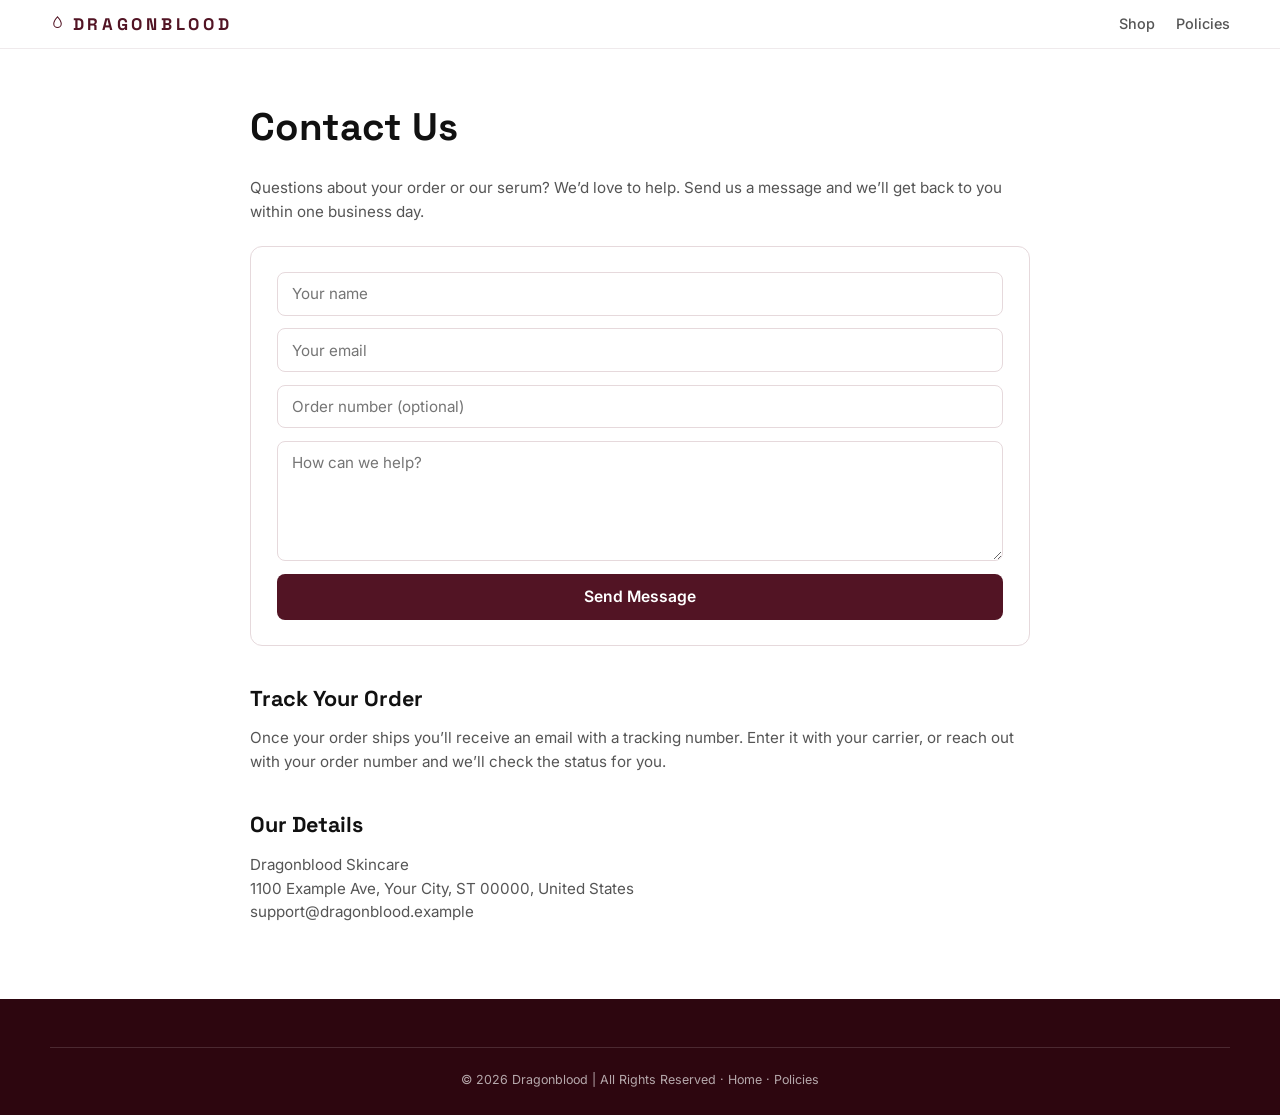
==== contact.html @ 75de8a9c "Match reference store layout 1:1 with blood-red palette Rework the storefront to mirror the referenc" ====
<!DOCTYPE html>
<html lang="en">
<head>
  <meta charset="UTF-8">
  <meta name="viewport" content="width=device-width, initial-scale=1.0">
  <title>Contact &amp; Track Order | Dragonblood®</title>
  <link rel="preconnect" href="https://fonts.googleapis.com">
  <link rel="preconnect" href="https://fonts.gstatic.com" crossorigin>
  <link href="https://fonts.googleapis.com/css2?family=Space+Grotesk:wght@400;500;600;700&family=Inter:wght@400;500;600;700&display=swap" rel="stylesheet">
  <link rel="stylesheet" href="css/styles.css">
  <link rel="icon" href="data:image/svg+xml,<svg xmlns=%22http://www.w3.org/2000/svg%22 viewBox=%220 0 100 100%22><text y=%22.9em%22 font-size=%2290%22>🩸</text></svg>">
</head>
<body>

  <header class="site-header">
    <div class="container site-header__inner">
      <a class="logo" href="index.html"><svg viewBox="0 0 24 24" fill="none" stroke="currentColor" stroke-width="1.7" width="15" height="15"><path d="M12 3s6 6.5 6 11a6 6 0 0 1-12 0c0-4.5 6-11 6-11Z"/></svg> DRAGONBLOOD</a>
      <nav class="site-nav" aria-label="Main">
        <a href="index.html#offer">Shop</a>
        <a href="policies.html">Policies</a>
      </nav>
    </div>
  </header>

  <main class="page">
    <div class="container page__inner">
      <h1>Contact Us</h1>
      <p>Questions about your order or our serum? We&rsquo;d love to help. Send us a message and we&rsquo;ll get back to you within one business day.</p>

      <div class="contact-card">
        <form id="contactForm">
          <input type="text" placeholder="Your name" required aria-label="Your name">
          <input type="email" placeholder="Your email" required aria-label="Your email">
          <input type="text" placeholder="Order number (optional)" aria-label="Order number">
          <textarea placeholder="How can we help?" required aria-label="Message"></textarea>
          <button class="btn btn--primary" type="submit">Send Message</button>
        </form>
        <p class="newsletter__thanks is-hidden" id="contactThanks">Thanks — your message has been sent. We&rsquo;ll be in touch soon!</p>
      </div>

      <h2 id="track-order">Track Your Order</h2>
      <p>Once your order ships you&rsquo;ll receive an email with a tracking number. Enter it with your carrier, or reach out with your order number and we&rsquo;ll check the status for you.</p>

      <h2>Our Details</h2>
      <p>
        Dragonblood Skincare<br>
        1100 Example Ave, Your City, ST 00000, United States<br>
        support@dragonblood.example
      </p>
    </div>
  </main>

  <footer class="site-footer">
    <div class="container">
      <div class="footer-legal">
        <p class="copyright">© 2026 Dragonblood | All Rights Reserved · <a href="index.html">Home</a> · <a href="policies.html">Policies</a></p>
      </div>
    </div>
  </footer>

  <script>
    document.getElementById("contactForm").addEventListener("submit", function (e) {
      e.preventDefault();
      this.classList.add("is-hidden");
      document.getElementById("contactThanks").classList.remove("is-hidden");
    });
  </script>
</body>
</html>
---- css/styles.css ----
/* ==========================================================================
   Dragonblood® storefront — layout matched to a one-product DTC funnel,
   brand greens remapped to blood reds.
   ========================================================================== */

:root {
  /* red palette (mapped from the reference's green tokens at equal depth) */
  --red-950: #2d060f;   /* announcement bar, near-black red   (was #062d1e) */
  --red-900: #521424;   /* primary buttons, dark sections     (was #154b32) */
  --red-800: #5e1d2e;   /* hover / secondary dark             (was #1d583e) */
  --accent:  #9b1941;   /* bundle accent                      (was #199b62) */
  --accent-soft: #de4879;
  --tint:    #fff2f5;   /* pale red tint                      (was #f2fffa) */
  --sage:    #e6d9dc;   /* soft border                        (was #dce4e0) */
  --sage-2:  #d8cace;   /* border-2                           (was #d3ddd8) */
  --mist:    #efeaec;   /* light gray-red bg                  (was #eaefed) */
  --ink: #111111;
  --ink-soft: #555555;
  --white: #ffffff;
  --gold: #e8a33d;
  --radius: 12px;
  --radius-sm: 8px;
  --font-display: "Space Grotesk", "Inter", sans-serif;
  --font-body: "Inter", -apple-system, BlinkMacSystemFont, "Segoe UI", sans-serif;
}

* { margin: 0; padding: 0; box-sizing: border-box; }
html { scroll-behavior: smooth; }
body {
  font-family: var(--font-body);
  color: var(--ink);
  background: var(--white);
  line-height: 1.55;
  -webkit-font-smoothing: antialiased;
}
img { max-width: 100%; display: block; }
a { color: inherit; text-decoration: none; }
button { font-family: inherit; cursor: pointer; }

.container { width: min(1180px, 94%); margin-inline: auto; }
.is-hidden { display: none !important; }

/* ---------- typography ---------- */
h1, h2, h3, .logo { font-family: var(--font-display); }
.section-title {
  font-size: clamp(1.5rem, 3vw, 2.1rem);
  font-weight: 600;
  text-align: center;
  margin-bottom: 2rem;
  color: var(--ink);
  letter-spacing: -0.01em;
}
.section-title--light { color: #fff; }

/* ---------- buttons ---------- */
.btn {
  display: inline-block;
  border: 0;
  border-radius: var(--radius-sm);
  font-weight: 600;
  font-size: 0.98rem;
  padding: 0.85rem 1.9rem;
  transition: background 0.15s ease, transform 0.15s ease;
  text-align: center;
}
.btn u { text-underline-offset: 3px; }
.btn--primary { background: var(--red-900); color: #fff; }
.btn--primary:hover { background: var(--red-800); }
.btn--ghost {
  background: transparent;
  color: var(--red-900);
  border: 1.5px solid var(--red-900);
}
.btn--ghost:hover { background: var(--tint); }
.btn--block { display: block; width: 100%; }

/* ---------- guarantee pill ---------- */
.guarantee-pill {
  display: inline-flex; align-items: center; gap: 0.45rem;
  background: #fff;
  border: 1px solid var(--sage);
  border-radius: 999px;
  padding: 0.45rem 1rem;
  font-size: 0.8rem; font-weight: 600; color: var(--ink);
  box-shadow: 0 2px 8px rgba(45, 6, 15, 0.06);
}
.guarantee-pill svg { color: var(--red-900); flex: none; }
.guarantee-pill--light { margin-top: 0.9rem; }

/* ---------- countdown bar ---------- */
.countdown-bar {
  background: var(--red-950);
  color: #fff;
  padding: 0.35rem 1rem;
}
.countdown-bar__inner {
  display: flex; align-items: center; justify-content: center;
  gap: 0.9rem; flex-wrap: wrap;
}
.countdown-bar__label { font-weight: 600; font-size: 0.8rem; letter-spacing: 0.02em; }
.countdown-bar__timer { display: flex; align-items: center; gap: 0.25rem; }
.timer-cell {
  display: inline-flex; flex-direction: column; align-items: center;
  background: rgba(255, 255, 255, 0.14);
  border-radius: 5px; padding: 0.1rem 0.4rem; min-width: 34px;
}
.timer-cell b { font-size: 0.72rem; line-height: 1.25; font-variant-numeric: tabular-nums; }
.timer-cell small { font-size: 0.5rem; text-transform: uppercase; letter-spacing: 0.06em; opacity: 0.85; }
.timer-sep { font-weight: 700; opacity: 0.7; font-size: 0.75rem; }

/* ---------- header ---------- */
.site-header {
  position: sticky; top: 0; z-index: 60;
  background: #fff;
  border-bottom: 1px solid var(--mist);
}
.site-header__inner {
  display: grid;
  grid-template-columns: 1fr auto 1fr;
  align-items: center;
  padding: 0.7rem 0;
}
.nav-toggle {
  justify-self: start;
  display: flex; background: none; border: 0;
  flex-direction: column; gap: 4px; padding: 6px;
}
.nav-toggle span { width: 20px; height: 1.8px; background: var(--ink); border-radius: 2px; }
.logo {
  justify-self: center;
  font-size: 1.05rem; font-weight: 700;
  color: var(--red-900);
  letter-spacing: 0.22em;
}
.logo--footer { color: #fff; letter-spacing: 0.22em; font-size: 1rem; }
.cart-btn {
  justify-self: end;
  position: relative; background: none; border: 0;
  color: var(--ink); padding: 0.3rem;
}
.cart-count {
  position: absolute; top: -4px; right: -6px;
  background: var(--red-900); color: #fff;
  font-size: 0.62rem; font-weight: 700;
  border-radius: 999px; min-width: 16px; height: 16px;
  display: grid; place-items: center; padding: 0 4px;
}
.menu-drawer {
  display: none;
  border-top: 1px solid var(--mist);
  background: #fff;
  flex-direction: column;
  padding: 0.4rem 0;
}
.menu-drawer.is-open { display: flex; }
.menu-drawer a { padding: 0.7rem 5%; font-weight: 500; font-size: 0.95rem; }
.menu-drawer a:hover { background: var(--tint); color: var(--red-900); }
/* inline nav used on secondary pages */
.site-nav { justify-self: end; display: flex; gap: 1.3rem; }
.site-nav a { font-weight: 500; font-size: 0.9rem; color: var(--ink-soft); }
.site-nav a:hover { color: var(--red-900); }
.site-header__inner:has(.site-nav) { grid-template-columns: auto 1fr; }

/* ---------- hero banner ---------- */
.hero { padding: 0.9rem 0 2.6rem; background: #fff; }
.hero__banner {
  position: relative;
  border-radius: var(--radius);
  overflow: hidden;
  min-height: 430px;
  background:
    radial-gradient(120% 160% at 85% 30%, #7c2437 0%, var(--red-900) 45%, var(--red-950) 100%);
  display: flex; align-items: center;
}
.hero__photo {
  position: absolute; inset: 0;
  width: 100%; height: 100%;
  object-fit: cover;
  mix-blend-mode: multiply;
  opacity: 0.9;
  filter: saturate(1.15) blur(1px);
  transform: scale(1.02);
}
.hero__scrim {
  position: absolute; inset: 0;
  background: linear-gradient(90deg, rgba(45, 6, 15, 0.78) 0%, rgba(45, 6, 15, 0.42) 45%, rgba(45, 6, 15, 0.05) 75%);
}
.hero__content {
  position: relative;
  padding: 3rem clamp(1.5rem, 5vw, 4rem);
  max-width: 34rem;
  color: #fff;
}
.hero__content h1 {
  font-size: clamp(1.9rem, 3.6vw, 2.7rem);
  font-weight: 600; line-height: 1.15;
  margin-bottom: 0.8rem;
}
.hero__sub { font-size: 1rem; opacity: 0.94; margin-bottom: 1.4rem; max-width: 26rem; }
.hero .guarantee-pill { display: flex; width: fit-content; margin-top: 0.9rem; }

/* ---------- testimonial cards ---------- */
.testimonials { padding: 3.4rem 0; }
.stars { color: var(--gold); letter-spacing: 0.1em; font-size: 0.9rem; }
.stars--lead { text-align: center; font-size: 1.15rem; margin-bottom: 0.4rem; }
.testimonial-grid { display: grid; grid-template-columns: repeat(3, 1fr); gap: 1.1rem; }
.review-card {
  background: #fff;
  border: 1px solid var(--sage);
  border-radius: var(--radius-sm);
  padding: 1.2rem 1.25rem;
  display: flex; flex-direction: column;
}
.review-card__top { display: flex; align-items: center; gap: 0.45rem; margin-bottom: 0.55rem; }
.review-score { font-weight: 700; font-size: 0.85rem; }
.review-card h3 { font-size: 0.98rem; margin-bottom: 0.4rem; font-family: var(--font-body); font-weight: 700; }
.review-card p { font-size: 0.9rem; color: var(--ink-soft); flex: 1; }
.review-card footer { margin-top: 0.9rem; display: flex; gap: 0.45rem; flex-wrap: wrap; }
.chip {
  display: inline-block;
  background: var(--mist);
  border-radius: 999px;
  font-size: 0.72rem; font-weight: 600;
  padding: 0.22rem 0.65rem;
  color: var(--ink);
}
.chip--verified { background: var(--tint); color: var(--red-900); }

/* ---------- benefits ---------- */
.benefits { padding: 2.2rem 0 3.2rem; }
.benefits__grid {
  display: grid; grid-template-columns: 1fr 1fr; gap: 2.2rem;
  align-items: center;
}
.benefits__list { display: grid; gap: 0.7rem; }
.benefit-row {
  text-align: left;
  border: 1px solid var(--sage);
  background: var(--mist);
  border-radius: var(--radius-sm);
  padding: 0.95rem 1.15rem;
  transition: background 0.2s, border-color 0.2s;
}
.benefit-row__head {
  display: flex; align-items: center; gap: 0.6rem;
  font-weight: 600; font-size: 0.98rem; color: var(--ink-soft);
}
.benefit-row__icon { font-size: 1.05rem; }
.benefit-row__body {
  display: none;
  margin-top: 0.45rem;
  font-size: 0.9rem; color: var(--ink-soft);
}
.benefit-row.is-active {
  background: var(--tint);
  border-color: var(--sage-2);
}
.benefit-row.is-active .benefit-row__head { color: var(--red-900); }
.benefit-row.is-active .benefit-row__body { display: block; }
.benefits__media img {
  border-radius: var(--radius);
  width: 100%;
  aspect-ratio: 1 / 0.85;
  object-fit: cover;
}
.section-cta { text-align: center; margin-top: 2.2rem; display: grid; justify-items: center; gap: 0; }

/* ---------- product / buy box ---------- */
.product { padding: 2.4rem 0 3.4rem; }
.product__inner {
  display: grid; grid-template-columns: 1.05fr 0.95fr; gap: 2.6rem;
  align-items: start;
}
.gallery { display: grid; grid-template-columns: 64px 1fr 128px; gap: 0.7rem; }
.gallery__thumbs { display: flex; flex-direction: column; gap: 0.55rem; }
.thumb {
  border: 1.5px solid transparent; border-radius: 8px;
  overflow: hidden; padding: 0; background: #fff;
  outline: 1px solid var(--sage);
}
.thumb img { aspect-ratio: 1; object-fit: cover; width: 100%; }
.thumb.is-active { border-color: var(--red-900); outline: none; }
.gallery__main {
  border-radius: var(--radius);
  overflow: hidden;
  border: 1px solid var(--sage);
  background: #fff;
}
.gallery__main img { width: 100%; aspect-ratio: 1; object-fit: cover; }
.gallery__features { display: flex; flex-direction: column; gap: 0.55rem; }
.feature-tile {
  flex: 1;
  background: var(--mist);
  border-radius: var(--radius-sm);
  display: flex; flex-direction: column; align-items: center; justify-content: center;
  gap: 0.35rem;
  text-align: center;
  font-size: 0.72rem; font-weight: 600; color: var(--ink);
  padding: 0.6rem 0.5rem;
  line-height: 1.3;
}
.feature-tile__icon { font-size: 1.25rem; }

/* accordions */
.accordion--product { margin-top: 1rem; }
.accordion details {
  border: 1px solid var(--sage);
  border-radius: var(--radius-sm);
  background: #fff;
  margin-bottom: 0.6rem;
  overflow: hidden;
}
.accordion summary {
  list-style: none;
  padding: 0.85rem 1.05rem;
  font-weight: 600; font-size: 0.95rem;
  display: flex; justify-content: space-between; align-items: center;
  user-select: none;
}
.accordion summary::-webkit-details-marker { display: none; }
.accordion summary::after {
  content: "+";
  font-size: 1.15rem; font-weight: 400;
  color: var(--ink-soft);
}
.accordion details[open] summary::after { content: "−"; }
.accordion__body { padding: 0 1.05rem 0.95rem; color: var(--ink-soft); font-size: 0.9rem; }
.accordion__body p { margin-bottom: 0.6rem; }

/* rating + title */
.rating-line { font-size: 0.85rem; color: var(--ink-soft); margin-bottom: 0.45rem; }
.rating-line a { text-decoration: underline; text-underline-offset: 2px; }
.buybox__title { font-size: clamp(1.45rem, 2.6vw, 1.9rem); font-weight: 600; margin-bottom: 0.35rem; }
.buybox__tagline { color: var(--ink-soft); margin-bottom: 1.3rem; font-size: 0.95rem; }

/* bundles — kaching-style rows */
.bundles { display: grid; gap: 0.65rem; margin-bottom: 1rem; }
.bundle {
  position: relative;
  display: grid;
  grid-template-columns: auto auto 1fr auto;
  align-items: center;
  gap: 0.7rem;
  border: 1.5px solid var(--sage);
  border-radius: var(--radius-sm);
  background: #fff;
  padding: 0.85rem 1rem;
  transition: border-color 0.15s, background 0.15s, color 0.15s;
}
.bundle input { position: absolute; opacity: 0; pointer-events: none; }
.bundle__check {
  width: 17px; height: 17px;
  border: 1.5px solid var(--sage-2);
  border-radius: 50%;
  display: inline-grid; place-items: center;
  flex: none;
}
.bundle__check::after {
  content: "";
  width: 9px; height: 9px; border-radius: 50%;
  background: transparent;
}
.bundle__bottles { font-size: 0.85rem; letter-spacing: -0.18em; margin-right: 0.3rem; }
.bundle__name { font-weight: 700; font-size: 0.95rem; }
.bundle__right { text-align: right; display: flex; align-items: baseline; gap: 0.45rem; justify-content: flex-end; }
.bundle__price { font-size: 1rem; }
.bundle__compare { font-size: 0.8rem; opacity: 0.6; }
.bundle:has(input:checked) {
  background: var(--red-900);
  border-color: var(--red-900);
  color: #fff;
}
.bundle:has(input:checked) .bundle__check { border-color: #fff; }
.bundle:has(input:checked) .bundle__check::after { background: #fff; }
.bundle__flag {
  position: absolute; top: -9px; right: 12px;
  background: var(--accent); color: #fff;
  font-size: 0.62rem; font-weight: 700; text-transform: uppercase;
  letter-spacing: 0.05em;
  padding: 0.16rem 0.55rem; border-radius: 4px;
}
.bundle__flag--alt { background: var(--red-950); }

/* purchase toggle */
.purchase-toggle { display: grid; grid-template-columns: 1fr 1fr; gap: 0.6rem; margin-bottom: 0.9rem; }
.purchase-opt { position: relative; display: block; }
.purchase-opt input { position: absolute; opacity: 0; pointer-events: none; }
.purchase-opt__label {
  display: flex; flex-direction: column; justify-content: center;
  min-height: 52px;
  border: 1.5px solid var(--sage);
  border-radius: var(--radius-sm);
  padding: 0.5rem 0.9rem;
  font-weight: 600; font-size: 0.85rem;
  background: var(--tint);
  text-align: center;
  transition: border-color 0.15s, background 0.15s;
}
.purchase-opt__label small { font-weight: 400; font-size: 0.68rem; color: var(--ink-soft); }
.purchase-opt:has(input:checked) .purchase-opt__label {
  border-color: var(--red-900);
  background: #fff;
  box-shadow: inset 0 0 0 1px var(--red-900);
}

.ship-line { font-size: 0.85rem; margin-bottom: 0.9rem; }

.btn--atc { font-size: 1.02rem; padding: 1rem 1.5rem; }
.btn--atc s { opacity: 0.6; font-weight: 400; margin-left: 0.2rem; }
.atc-note {
  display: flex; align-items: center; justify-content: center; gap: 0.4rem;
  font-size: 0.78rem; font-weight: 600; margin-top: 0.7rem;
}
.atc-note svg { color: var(--red-900); }

.pay-icons { display: flex; justify-content: center; gap: 0.45rem; margin-top: 0.8rem; flex-wrap: wrap; }
.pay-icons span {
  border: 1px solid var(--sage);
  border-radius: 4px;
  font-size: 0.62rem; font-weight: 700;
  padding: 0.18rem 0.5rem;
  color: var(--ink-soft);
  background: #fff;
}

/* ---------- ritual ---------- */
.ritual { padding: 2.4rem 0 3.2rem; }
.ritual-grid { display: grid; grid-template-columns: repeat(3, 1fr); gap: 1.1rem; }
.ritual-step { display: flex; flex-direction: column; gap: 1.1rem; }
.ritual-step__card {
  background: var(--mist);
  border-radius: var(--radius-sm);
  padding: 1.3rem 1.3rem 1.45rem;
  flex: 1;
}
.ritual-step__num {
  display: inline-block;
  background: var(--red-900); color: #fff;
  font-size: 0.68rem; font-weight: 700;
  border-radius: 4px; padding: 0.2rem 0.6rem;
  margin-bottom: 0.7rem;
}
.ritual-step__card h3 { font-size: 1.15rem; margin-bottom: 0.35rem; }
.ritual-step__card p { font-size: 0.9rem; color: var(--ink-soft); }
.ritual-step__photo {
  border-radius: var(--radius);
  overflow: hidden;
  background: var(--tint);
}
.ritual-step__photo img { width: 100%; aspect-ratio: 1 / 0.92; object-fit: cover; }

/* ---------- review wall (dark) ---------- */
.review-wall { background: var(--red-950); padding: 3.2rem 0 3.6rem; }
.testimonial-grid--wall { grid-template-columns: repeat(3, 1fr); }
.review-wall .review-card { border-color: transparent; }

/* ---------- faq ---------- */
.faq { padding: 3.2rem 0; }
.faq__cols {
  display: grid; grid-template-columns: 1fr 1fr; gap: 0 1.1rem;
  max-width: 940px; margin-inline: auto;
  align-items: start;
}
.accordion--faq details { background: #fff; }

/* ---------- final guarantee cta ---------- */
.guarantee { padding: 1rem 0 3.4rem; }
.guarantee__card {
  background: var(--mist);
  border-radius: var(--radius);
  display: grid; grid-template-columns: 0.9fr 1.1fr;
  align-items: center;
  gap: 2rem;
  padding: 2rem;
}
.guarantee__media img {
  border-radius: var(--radius);
  width: 100%;
  aspect-ratio: 1 / 0.8;
  object-fit: cover;
}
.guarantee__copy h2 { font-size: clamp(1.4rem, 2.6vw, 1.9rem); margin-bottom: 0.5rem; }
.guarantee__copy p { color: var(--ink-soft); margin-bottom: 1.3rem; max-width: 28rem; }

/* ---------- footer ---------- */
.site-footer { background: var(--red-950); color: #fff; padding: 3rem 0 1.6rem; }
.footer-grid {
  display: grid;
  grid-template-columns: 1.4fr 0.7fr 0.9fr 1.3fr;
  gap: 2rem;
  margin-bottom: 2.2rem;
}
.footer-col h4 { font-size: 0.9rem; font-weight: 700; margin-bottom: 0.9rem; color: #fff; }
.footer-col a { display: block; font-size: 0.85rem; color: rgba(255, 255, 255, 0.75); margin-bottom: 0.5rem; }
.footer-col a:hover { color: #fff; }
.footer-col p { font-size: 0.72rem; color: rgba(255, 255, 255, 0.6); margin-bottom: 0.7rem; }
.footer-col--brand .logo--footer { display: inline-block; margin-bottom: 1rem; }
.footer-col address { font-style: normal; font-size: 0.8rem; color: rgba(255, 255, 255, 0.7); line-height: 1.7; margin-top: 1rem; }
.newsletter { display: flex; gap: 0.5rem; }
.newsletter input {
  flex: 1; min-width: 0;
  border: 0;
  border-radius: var(--radius-sm);
  padding: 0.65rem 0.95rem;
  font-family: inherit; font-size: 0.88rem;
  background: #fff; color: var(--ink);
}
.newsletter input:focus { outline: 2px solid var(--accent); }
.newsletter .btn { padding: 0.65rem 1.2rem; background: var(--accent); }
.newsletter .btn:hover { background: var(--accent-soft); }
.newsletter__thanks { color: #ffd9e2 !important; font-weight: 600; margin-top: 0.6rem; }
.footer-legal {
  border-top: 1px solid rgba(255, 255, 255, 0.14);
  padding-top: 1.4rem;
  text-align: center;
}
.pay-icons--footer { margin: 0 0 0.9rem; }
.pay-icons--footer span { background: transparent; color: rgba(255, 255, 255, 0.75); border-color: rgba(255, 255, 255, 0.25); }
.copyright { font-size: 0.78rem; color: rgba(255, 255, 255, 0.65); }

/* ---------- sticky mobile ATC ---------- */
.sticky-atc {
  position: fixed; left: 0; right: 0; bottom: 0; z-index: 55;
  display: none;
  align-items: center; gap: 0.8rem;
  background: #fff;
  border-top: 1px solid var(--sage);
  box-shadow: 0 -6px 20px rgba(45, 6, 15, 0.12);
  padding: 0.7rem 1rem;
  transform: translateY(110%);
  transition: transform 0.25s ease;
}
.sticky-atc.is-visible { transform: translateY(0); }
.sticky-atc img { width: 44px; height: 44px; border-radius: 8px; object-fit: cover; }
.sticky-atc__info { display: flex; flex-direction: column; line-height: 1.3; flex: 1; }
.sticky-atc__info b { font-size: 0.88rem; }
.sticky-atc__info span { font-size: 0.85rem; color: var(--red-900); font-weight: 700; }

/* ---------- cart drawer ---------- */
.cart-overlay {
  position: fixed; inset: 0; z-index: 90;
  background: rgba(17, 17, 17, 0.45);
  opacity: 0; transition: opacity 0.25s;
}
.cart-overlay.is-open { opacity: 1; }
.cart-drawer {
  position: fixed; top: 0; right: 0; bottom: 0; z-index: 95;
  width: min(400px, 94vw);
  background: #fff;
  display: flex; flex-direction: column;
  transform: translateX(105%);
  transition: transform 0.28s ease;
  box-shadow: -12px 0 40px rgba(45, 6, 15, 0.2);
}
.cart-drawer.is-open { transform: translateX(0); }
.cart-drawer__head {
  display: flex; justify-content: space-between; align-items: center;
  padding: 1.1rem 1.3rem;
  border-bottom: 1px solid var(--mist);
}
.cart-drawer__head h3 { font-size: 1.15rem; }
.cart-drawer__close { background: none; border: 0; font-size: 1.05rem; color: var(--ink-soft); }
.cart-drawer__body { flex: 1; overflow-y: auto; padding: 1.3rem; }
.cart-empty { text-align: center; color: var(--ink-soft); padding-top: 2.5rem; font-weight: 600; }
.cart-empty .btn { margin-top: 1.1rem; }
.cart-items { list-style: none; display: grid; gap: 1rem; }
.cart-item {
  display: flex; gap: 0.9rem; align-items: center;
  border: 1px solid var(--sage); border-radius: var(--radius-sm); padding: 0.7rem;
}
.cart-item img { width: 58px; height: 58px; border-radius: 6px; object-fit: cover; }
.cart-item__info { flex: 1; }
.cart-item__info b { font-size: 0.9rem; display: block; }
.cart-item__info span { font-size: 0.85rem; color: var(--red-900); font-weight: 700; }
.cart-item__qty { display: flex; align-items: center; gap: 0.5rem; margin-top: 0.3rem; }
.cart-item__qty button {
  width: 22px; height: 22px; border-radius: 5px;
  border: 1px solid var(--sage); background: var(--mist);
  font-weight: 700; color: var(--red-900); line-height: 1;
}
.cart-item__remove { background: none; border: 0; color: var(--ink-soft); font-size: 0.8rem; text-decoration: underline; }
.cart-drawer__foot { border-top: 1px solid var(--mist); padding: 1.1rem 1.3rem 1.4rem; }
.cart-total { display: flex; justify-content: space-between; font-size: 1.05rem; margin-bottom: 0.4rem; }
.cart-note { font-size: 0.78rem; color: var(--ink-soft); margin-bottom: 0.9rem; }

/* ---------- policy & contact pages ---------- */
.page { padding: 3rem 0 4rem; }
.page__inner { max-width: 780px; }
.page h1 { font-size: clamp(1.8rem, 4vw, 2.4rem); margin-bottom: 1.2rem; }
.page h2 { font-size: 1.35rem; margin: 2.2rem 0 0.7rem; }
.page p, .page li { color: var(--ink-soft); margin-bottom: 0.7rem; font-size: 0.95rem; }
.page ul { padding-left: 1.2rem; }
.contact-card {
  background: #fff; border: 1px solid var(--sage); border-radius: var(--radius);
  padding: 1.6rem; margin-top: 1.4rem;
}
.contact-card form { display: grid; gap: 0.8rem; }
.contact-card input, .contact-card textarea {
  border: 1px solid var(--sage); border-radius: var(--radius-sm);
  padding: 0.7rem 0.9rem; font-family: inherit; font-size: 0.95rem;
  background: #fff; width: 100%;
}
.contact-card textarea { min-height: 120px; resize: vertical; }

/* ---------- responsive ---------- */
@media (max-width: 900px) {
  .hero__banner { min-height: 380px; }
  .testimonial-grid, .testimonial-grid--wall { grid-template-columns: 1fr 1fr; }
  .benefits__grid { grid-template-columns: 1fr; }
  .benefits__media { order: -1; }
  .product__inner { grid-template-columns: 1fr; }
  .ritual-grid { grid-template-columns: 1fr; }
  .ritual-step { display: grid; grid-template-columns: 1fr 1fr; align-items: stretch; }
  .ritual-step__photo img { height: 100%; aspect-ratio: auto; }
  .faq__cols { grid-template-columns: 1fr; }
  .guarantee__card { grid-template-columns: 1fr; }
  .footer-grid { grid-template-columns: 1fr 1fr; }
}

@media (max-width: 640px) {
  .testimonial-grid, .testimonial-grid--wall { grid-template-columns: 1fr; }
  .gallery { grid-template-columns: 56px 1fr; }
  .gallery__features { grid-column: 1 / -1; flex-direction: row; }
  .feature-tile { padding: 0.7rem 0.4rem; }
  .purchase-toggle { grid-template-columns: 1fr; }
  .ritual-step { grid-template-columns: 1fr; }
  .footer-grid { grid-template-columns: 1fr; }
  .sticky-atc { display: flex; }
  .hero__content { padding: 2.2rem 1.4rem; }
  .hero__banner { min-height: 460px; align-items: flex-end; }
  .hero__scrim { background: linear-gradient(0deg, rgba(45,6,15,0.85) 0%, rgba(45,6,15,0.35) 55%, rgba(45,6,15,0.05) 100%); }
}
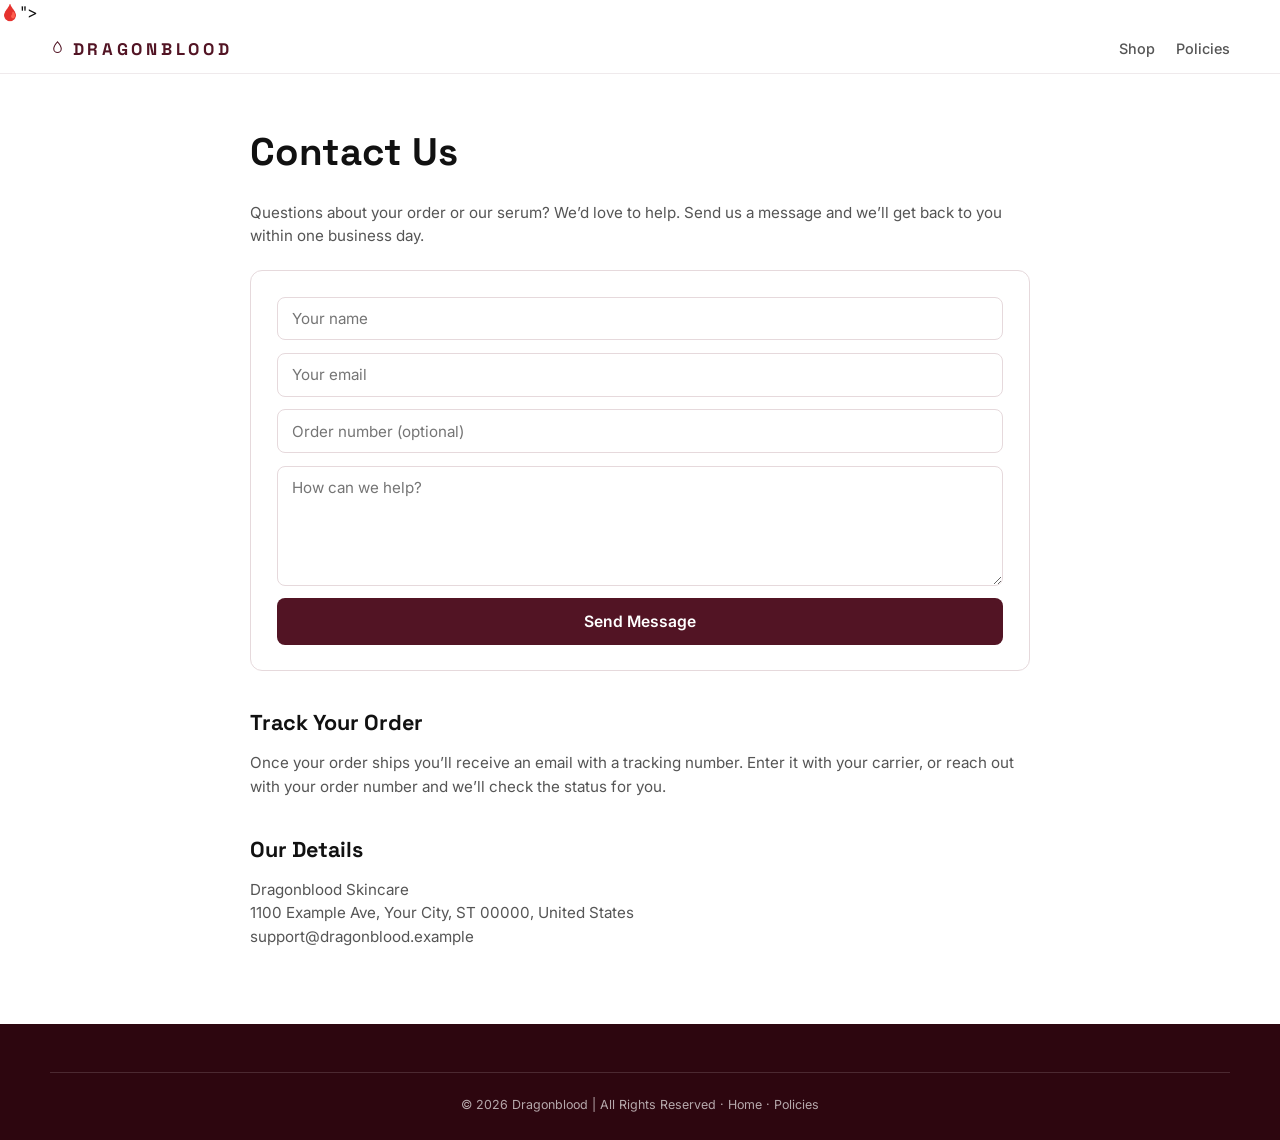
==== commit f7f72504: "Add brand favicon across static pages and theme Recreate the S-silhouette mark as a vector, set whit" ====
--- a/contact.html
+++ b/contact.html
@@ -7,8 +7,10 @@
   <link rel="preconnect" href="https://fonts.googleapis.com">
   <link rel="preconnect" href="https://fonts.gstatic.com" crossorigin>
   <link href="https://fonts.googleapis.com/css2?family=Space+Grotesk:wght@400;500;600;700&family=Inter:wght@400;500;600;700&display=swap" rel="stylesheet">
-  <link rel="stylesheet" href="css/styles.css">
-  <link rel="icon" href="data:image/svg+xml,<svg xmlns=%22http://www.w3.org/2000/svg%22 viewBox=%220 0 100 100%22><text y=%22.9em%22 font-size=%2290%22>🩸</text></svg>">
+  <link rel="stylesheet" href="assets/theme.css">
+  <link rel="icon" type="image/svg+xml" href="assets/favicon.svg">
+  <link rel="icon" type="image/png" sizes="192x192" href="assets/favicon.png">
+  <link rel="apple-touch-icon" href="assets/apple-touch-icon.png"><text y=%22.9em%22 font-size=%2290%22>🩸</text></svg>">
 </head>
 <body>
 
--- a/assets/theme.css
+++ b/assets/theme.css
@@ -0,0 +1,656 @@
+/* ==========================================================================
+   Dragonblood® storefront — layout matched to a one-product DTC funnel,
+   brand greens remapped to blood reds.
+   ========================================================================== */
+
+:root {
+  /* red palette (mapped from the reference's green tokens at equal depth) */
+  --red-950: #2d060f;   /* announcement bar, near-black red   (was #062d1e) */
+  --red-900: #521424;   /* primary buttons, dark sections     (was #154b32) */
+  --red-800: #5e1d2e;   /* hover / secondary dark             (was #1d583e) */
+  --accent:  #9b1941;   /* bundle accent                      (was #199b62) */
+  --accent-soft: #de4879;
+  --tint:    #fff2f5;   /* pale red tint                      (was #f2fffa) */
+  --sage:    #e6d9dc;   /* soft border                        (was #dce4e0) */
+  --sage-2:  #d8cace;   /* border-2                           (was #d3ddd8) */
+  --mist:    #efeaec;   /* light gray-red bg                  (was #eaefed) */
+  --ink: #111111;
+  --ink-soft: #555555;
+  --white: #ffffff;
+  --gold: #e8a33d;
+  --radius: 12px;
+  --radius-sm: 8px;
+  --font-display: "Space Grotesk", "Inter", sans-serif;
+  --font-body: "Inter", -apple-system, BlinkMacSystemFont, "Segoe UI", sans-serif;
+}
+
+* { margin: 0; padding: 0; box-sizing: border-box; }
+html { scroll-behavior: smooth; }
+body {
+  font-family: var(--font-body);
+  color: var(--ink);
+  background: var(--white);
+  line-height: 1.55;
+  -webkit-font-smoothing: antialiased;
+}
+img { max-width: 100%; display: block; }
+a { color: inherit; text-decoration: none; }
+button { font-family: inherit; cursor: pointer; }
+
+.container { width: min(1180px, 94%); margin-inline: auto; }
+.is-hidden { display: none !important; }
+
+/* ---------- typography ---------- */
+h1, h2, h3, .logo { font-family: var(--font-display); }
+.section-title {
+  font-size: clamp(1.5rem, 3vw, 2.1rem);
+  font-weight: 600;
+  text-align: center;
+  margin-bottom: 2rem;
+  color: var(--ink);
+  letter-spacing: -0.01em;
+}
+.section-title--light { color: #fff; }
+
+/* ---------- buttons ---------- */
+.btn {
+  display: inline-block;
+  border: 0;
+  border-radius: var(--radius-sm);
+  font-weight: 600;
+  font-size: 0.98rem;
+  padding: 0.85rem 1.9rem;
+  transition: background 0.15s ease, transform 0.15s ease;
+  text-align: center;
+}
+.btn u { text-underline-offset: 3px; }
+.btn--primary { background: var(--red-900); color: #fff; }
+.btn--primary:hover { background: var(--red-800); }
+.btn--ghost {
+  background: transparent;
+  color: var(--red-900);
+  border: 1.5px solid var(--red-900);
+}
+.btn--ghost:hover { background: var(--tint); }
+.btn--block { display: block; width: 100%; }
+
+/* ---------- guarantee pill ---------- */
+.guarantee-pill {
+  display: inline-flex; align-items: center; gap: 0.45rem;
+  background: #fff;
+  border: 1px solid var(--sage);
+  border-radius: 999px;
+  padding: 0.45rem 1rem;
+  font-size: 0.8rem; font-weight: 600; color: var(--ink);
+  box-shadow: 0 2px 8px rgba(45, 6, 15, 0.06);
+}
+.guarantee-pill svg { color: var(--red-900); flex: none; }
+.guarantee-pill--light { margin-top: 0.9rem; }
+
+/* ---------- countdown bar ---------- */
+.countdown-bar {
+  background: var(--red-950);
+  color: #fff;
+  padding: 0.35rem 1rem;
+}
+.countdown-bar__inner {
+  display: flex; align-items: center; justify-content: center;
+  gap: 0.9rem; flex-wrap: wrap;
+}
+.countdown-bar__label { font-weight: 600; font-size: 0.8rem; letter-spacing: 0.02em; }
+.countdown-bar__timer { display: flex; align-items: center; gap: 0.25rem; }
+.timer-cell {
+  display: inline-flex; flex-direction: column; align-items: center;
+  background: rgba(255, 255, 255, 0.14);
+  border-radius: 5px; padding: 0.1rem 0.4rem; min-width: 34px;
+}
+.timer-cell b { font-size: 0.72rem; line-height: 1.25; font-variant-numeric: tabular-nums; }
+.timer-cell small { font-size: 0.5rem; text-transform: uppercase; letter-spacing: 0.06em; opacity: 0.85; }
+.timer-sep { font-weight: 700; opacity: 0.7; font-size: 0.75rem; }
+
+/* ---------- header ---------- */
+.site-header {
+  position: sticky; top: 0; z-index: 60;
+  background: #fff;
+  border-bottom: 1px solid var(--mist);
+}
+.site-header__inner {
+  display: grid;
+  grid-template-columns: 1fr auto 1fr;
+  align-items: center;
+  padding: 0.7rem 0;
+}
+.nav-toggle {
+  justify-self: start;
+  display: flex; background: none; border: 0;
+  flex-direction: column; gap: 4px; padding: 6px;
+}
+.nav-toggle span { width: 20px; height: 1.8px; background: var(--ink); border-radius: 2px; }
+.logo {
+  justify-self: center;
+  font-size: 1.05rem; font-weight: 700;
+  color: var(--red-900);
+  letter-spacing: 0.22em;
+}
+.logo--footer { color: #fff; letter-spacing: 0.22em; font-size: 1rem; }
+.cart-btn {
+  justify-self: end;
+  position: relative; background: none; border: 0;
+  color: var(--ink); padding: 0.3rem;
+}
+.cart-count {
+  position: absolute; top: -4px; right: -6px;
+  background: var(--red-900); color: #fff;
+  font-size: 0.62rem; font-weight: 700;
+  border-radius: 999px; min-width: 16px; height: 16px;
+  display: grid; place-items: center; padding: 0 4px;
+}
+.menu-drawer {
+  display: none;
+  border-top: 1px solid var(--mist);
+  background: #fff;
+  flex-direction: column;
+  padding: 0.4rem 0;
+}
+.menu-drawer.is-open { display: flex; }
+.menu-drawer a { padding: 0.7rem 5%; font-weight: 500; font-size: 0.95rem; }
+.menu-drawer a:hover { background: var(--tint); color: var(--red-900); }
+/* inline nav used on secondary pages */
+.site-nav { justify-self: end; display: flex; gap: 1.3rem; }
+.site-nav a { font-weight: 500; font-size: 0.9rem; color: var(--ink-soft); }
+.site-nav a:hover { color: var(--red-900); }
+.site-header__inner:has(.site-nav) { grid-template-columns: auto 1fr; }
+
+/* ---------- hero banner ---------- */
+.hero { padding: 0.9rem 0 2.6rem; background: #fff; }
+.hero__banner {
+  position: relative;
+  border-radius: var(--radius);
+  overflow: hidden;
+  min-height: 430px;
+  background:
+    radial-gradient(120% 160% at 85% 30%, #7c2437 0%, var(--red-900) 45%, var(--red-950) 100%);
+  display: flex; align-items: center;
+}
+.hero__photo {
+  position: absolute; inset: 0;
+  width: 100%; height: 100%;
+  object-fit: cover;
+  mix-blend-mode: multiply;
+  opacity: 0.9;
+  filter: saturate(1.15);
+}
+.hero__scrim {
+  position: absolute; inset: 0;
+  background: linear-gradient(90deg, rgba(45, 6, 15, 0.78) 0%, rgba(45, 6, 15, 0.42) 45%, rgba(45, 6, 15, 0.05) 75%);
+}
+.hero__content {
+  position: relative;
+  padding: 3rem clamp(1.5rem, 5vw, 4rem);
+  max-width: 34rem;
+  color: #fff;
+}
+.hero__content h1 {
+  font-size: clamp(1.9rem, 3.6vw, 2.7rem);
+  font-weight: 600; line-height: 1.15;
+  margin-bottom: 0.8rem;
+}
+.hero__sub { font-size: 1rem; opacity: 0.94; margin-bottom: 1.4rem; max-width: 26rem; }
+.hero .guarantee-pill { display: flex; width: fit-content; margin-top: 0.9rem; }
+
+/* ---------- testimonial cards ---------- */
+.testimonials { padding: 3.4rem 0; }
+.stars { color: var(--gold); letter-spacing: 0.1em; font-size: 0.9rem; }
+.stars--lead { text-align: center; font-size: 1.15rem; margin-bottom: 0.4rem; }
+.testimonial-grid { display: grid; grid-template-columns: repeat(3, 1fr); gap: 1.1rem; }
+.review-card {
+  background: #fff;
+  border: 1px solid var(--sage);
+  border-radius: var(--radius-sm);
+  padding: 1.2rem 1.25rem;
+  display: flex; flex-direction: column;
+}
+.review-card__top { display: flex; align-items: center; gap: 0.45rem; margin-bottom: 0.55rem; }
+.review-score { font-weight: 700; font-size: 0.85rem; }
+.review-card h3 { font-size: 0.98rem; margin-bottom: 0.4rem; font-family: var(--font-body); font-weight: 700; }
+.review-card p { font-size: 0.9rem; color: var(--ink-soft); flex: 1; }
+.review-card footer { margin-top: 0.9rem; display: flex; gap: 0.45rem; flex-wrap: wrap; }
+.chip {
+  display: inline-block;
+  background: var(--mist);
+  border-radius: 999px;
+  font-size: 0.72rem; font-weight: 600;
+  padding: 0.22rem 0.65rem;
+  color: var(--ink);
+}
+.chip--verified { background: var(--tint); color: var(--red-900); }
+
+/* ---------- benefits ---------- */
+.benefits { padding: 2.2rem 0 3.2rem; }
+.benefits__grid {
+  display: grid; grid-template-columns: 1fr 1fr; gap: 2.2rem;
+  align-items: center;
+}
+.benefits__list { display: grid; gap: 0.7rem; }
+.benefit-row {
+  text-align: left;
+  border: 1px solid var(--sage);
+  background: var(--mist);
+  border-radius: var(--radius-sm);
+  padding: 0.95rem 1.15rem;
+  transition: background 0.2s, border-color 0.2s;
+}
+.benefit-row__head {
+  display: flex; align-items: center; gap: 0.6rem;
+  font-weight: 600; font-size: 0.98rem; color: var(--ink-soft);
+}
+.benefit-row__icon { font-size: 1.05rem; }
+.benefit-row__body {
+  display: none;
+  margin-top: 0.45rem;
+  font-size: 0.9rem; color: var(--ink-soft);
+}
+.benefit-row.is-active {
+  background: var(--tint);
+  border-color: var(--sage-2);
+}
+.benefit-row.is-active .benefit-row__head { color: var(--red-900); }
+.benefit-row.is-active .benefit-row__body { display: block; }
+.benefits__media img {
+  border-radius: var(--radius);
+  width: 100%;
+  aspect-ratio: 1 / 0.85;
+  object-fit: cover;
+}
+.section-cta { text-align: center; margin-top: 2.2rem; display: grid; justify-items: center; gap: 0; }
+
+/* ---------- product / buy box ---------- */
+.product { padding: 2.4rem 0 3.4rem; }
+.product__inner {
+  display: grid; grid-template-columns: 1.05fr 0.95fr; gap: 2.6rem;
+  align-items: start;
+}
+.gallery { display: grid; grid-template-columns: 64px 1fr 128px; gap: 0.7rem; }
+.gallery__thumbs { display: flex; flex-direction: column; gap: 0.55rem; }
+.thumb {
+  border: 1.5px solid transparent; border-radius: 8px;
+  overflow: hidden; padding: 0; background: #fff;
+  outline: 1px solid var(--sage);
+}
+.thumb img { aspect-ratio: 1; object-fit: cover; width: 100%; }
+.thumb.is-active { border-color: var(--red-900); outline: none; }
+.gallery__main {
+  border-radius: var(--radius);
+  overflow: hidden;
+  border: 1px solid var(--sage);
+  background: #fff;
+}
+.gallery__main img { width: 100%; aspect-ratio: 1; object-fit: cover; }
+.gallery__features { display: flex; flex-direction: column; gap: 0.55rem; }
+.feature-tile {
+  flex: 1;
+  background: var(--mist);
+  border-radius: var(--radius-sm);
+  display: flex; flex-direction: column; align-items: center; justify-content: center;
+  gap: 0.35rem;
+  text-align: center;
+  font-size: 0.72rem; font-weight: 600; color: var(--ink);
+  padding: 0.6rem 0.5rem;
+  line-height: 1.3;
+}
+.feature-tile__icon { font-size: 1.25rem; }
+
+/* accordions */
+.accordion--product { margin-top: 1rem; }
+.accordion details {
+  border: 1px solid var(--sage);
+  border-radius: var(--radius-sm);
+  background: #fff;
+  margin-bottom: 0.6rem;
+  overflow: hidden;
+}
+.accordion summary {
+  list-style: none;
+  padding: 0.85rem 1.05rem;
+  font-weight: 600; font-size: 0.95rem;
+  display: flex; justify-content: space-between; align-items: center;
+  user-select: none;
+}
+.accordion summary::-webkit-details-marker { display: none; }
+.accordion summary::after {
+  content: "+";
+  font-size: 1.15rem; font-weight: 400;
+  color: var(--ink-soft);
+}
+.accordion details[open] summary::after { content: "−"; }
+.accordion__body { padding: 0 1.05rem 0.95rem; color: var(--ink-soft); font-size: 0.9rem; }
+.accordion__body p { margin-bottom: 0.6rem; }
+
+/* rating + title */
+.rating-line { font-size: 0.85rem; color: var(--ink-soft); margin-bottom: 0.45rem; }
+.rating-line a { text-decoration: underline; text-underline-offset: 2px; }
+.buybox__title { font-size: clamp(1.45rem, 2.6vw, 1.9rem); font-weight: 600; margin-bottom: 0.35rem; }
+.buybox__tagline { color: var(--ink-soft); margin-bottom: 1.3rem; font-size: 0.95rem; }
+
+/* bundles — kaching-style rows */
+.bundles { display: grid; gap: 0.65rem; margin-bottom: 1rem; }
+.bundle {
+  position: relative;
+  display: grid;
+  grid-template-columns: auto auto 1fr auto;
+  align-items: center;
+  gap: 0.7rem;
+  border: 1.5px solid var(--sage);
+  border-radius: var(--radius-sm);
+  background: #fff;
+  padding: 0.85rem 1rem;
+  transition: border-color 0.15s, background 0.15s, color 0.15s;
+}
+.bundle input { position: absolute; opacity: 0; pointer-events: none; }
+.bundle__check {
+  width: 17px; height: 17px;
+  border: 1.5px solid var(--sage-2);
+  border-radius: 50%;
+  display: inline-grid; place-items: center;
+  flex: none;
+}
+.bundle__check::after {
+  content: "";
+  width: 9px; height: 9px; border-radius: 50%;
+  background: transparent;
+}
+.bundle__bottles { font-size: 0.85rem; letter-spacing: -0.18em; margin-right: 0.3rem; }
+.bundle__name { font-weight: 700; font-size: 0.95rem; }
+.bundle__right { text-align: right; display: flex; align-items: baseline; gap: 0.45rem; justify-content: flex-end; }
+.bundle__price { font-size: 1rem; }
+.bundle__compare { font-size: 0.8rem; opacity: 0.6; }
+.bundle:has(input:checked) {
+  background: var(--red-900);
+  border-color: var(--red-900);
+  color: #fff;
+}
+.bundle:has(input:checked) .bundle__check { border-color: #fff; }
+.bundle:has(input:checked) .bundle__check::after { background: #fff; }
+.bundle__flag {
+  position: absolute; top: -9px; right: 12px;
+  background: var(--accent); color: #fff;
+  font-size: 0.62rem; font-weight: 700; text-transform: uppercase;
+  letter-spacing: 0.05em;
+  padding: 0.16rem 0.55rem; border-radius: 4px;
+}
+.bundle__flag--alt { background: var(--red-950); }
+
+/* purchase toggle */
+.purchase-toggle { display: grid; grid-template-columns: 1fr 1fr; gap: 0.6rem; margin-bottom: 0.9rem; }
+.purchase-opt { position: relative; display: block; }
+.purchase-opt input { position: absolute; opacity: 0; pointer-events: none; }
+.purchase-opt__label {
+  display: flex; flex-direction: column; justify-content: center;
+  min-height: 52px;
+  border: 1.5px solid var(--sage);
+  border-radius: var(--radius-sm);
+  padding: 0.5rem 0.9rem;
+  font-weight: 600; font-size: 0.85rem;
+  background: var(--tint);
+  text-align: center;
+  transition: border-color 0.15s, background 0.15s;
+}
+.purchase-opt__label small { font-weight: 400; font-size: 0.68rem; color: var(--ink-soft); }
+.purchase-opt:has(input:checked) .purchase-opt__label {
+  border-color: var(--red-900);
+  background: #fff;
+  box-shadow: inset 0 0 0 1px var(--red-900);
+}
+
+.ship-line { font-size: 0.85rem; margin-bottom: 0.9rem; }
+
+.btn--atc { font-size: 1.02rem; padding: 1rem 1.5rem; }
+.btn--atc s { opacity: 0.6; font-weight: 400; margin-left: 0.2rem; }
+.atc-note {
+  display: flex; align-items: center; justify-content: center; gap: 0.4rem;
+  font-size: 0.78rem; font-weight: 600; margin-top: 0.7rem;
+}
+.atc-note svg { color: var(--red-900); }
+
+.pay-icons { display: flex; justify-content: center; gap: 0.45rem; margin-top: 0.8rem; flex-wrap: wrap; }
+.pay-icons span {
+  border: 1px solid var(--sage);
+  border-radius: 4px;
+  font-size: 0.62rem; font-weight: 700;
+  padding: 0.18rem 0.5rem;
+  color: var(--ink-soft);
+  background: #fff;
+}
+
+/* ---------- ritual ---------- */
+.ritual { padding: 2.4rem 0 3.2rem; }
+.ritual-grid { display: grid; grid-template-columns: repeat(3, 1fr); gap: 1.1rem; }
+.ritual-step { display: flex; flex-direction: column; gap: 1.1rem; }
+.ritual-step__card {
+  background: var(--mist);
+  border-radius: var(--radius-sm);
+  padding: 1.3rem 1.3rem 1.45rem;
+  flex: 1;
+}
+.ritual-step__num {
+  display: inline-block;
+  background: var(--red-900); color: #fff;
+  font-size: 0.68rem; font-weight: 700;
+  border-radius: 4px; padding: 0.2rem 0.6rem;
+  margin-bottom: 0.7rem;
+}
+.ritual-step__card h3 { font-size: 1.15rem; margin-bottom: 0.35rem; }
+.ritual-step__card p { font-size: 0.9rem; color: var(--ink-soft); }
+.ritual-step__photo {
+  border-radius: var(--radius);
+  overflow: hidden;
+  background: var(--tint);
+}
+.ritual-step__photo img { width: 100%; aspect-ratio: 1 / 0.92; object-fit: cover; }
+
+/* ---------- review wall (dark) ---------- */
+.review-wall { background: var(--red-950); padding: 3.2rem 0 3.6rem; }
+.testimonial-grid--wall { grid-template-columns: repeat(3, 1fr); }
+.review-wall .review-card { border-color: transparent; }
+
+/* ---------- faq ---------- */
+.faq { padding: 3.2rem 0; }
+.faq__cols {
+  display: grid; grid-template-columns: 1fr 1fr; gap: 0 1.1rem;
+  max-width: 940px; margin-inline: auto;
+  align-items: start;
+}
+.accordion--faq details { background: #fff; }
+
+/* ---------- final guarantee cta ---------- */
+.guarantee { padding: 1rem 0 3.4rem; }
+.guarantee__card {
+  background: var(--mist);
+  border-radius: var(--radius);
+  display: grid; grid-template-columns: 0.9fr 1.1fr;
+  align-items: center;
+  gap: 2rem;
+  padding: 2rem;
+}
+.guarantee__media img {
+  border-radius: var(--radius);
+  width: 100%;
+  aspect-ratio: 1 / 0.8;
+  object-fit: cover;
+}
+.guarantee__copy h2 { font-size: clamp(1.4rem, 2.6vw, 1.9rem); margin-bottom: 0.5rem; }
+.guarantee__copy p { color: var(--ink-soft); margin-bottom: 1.3rem; max-width: 28rem; }
+
+/* ---------- footer ---------- */
+.site-footer { background: var(--red-950); color: #fff; padding: 3rem 0 1.6rem; }
+.footer-grid {
+  display: grid;
+  grid-template-columns: 1.4fr 0.7fr 0.9fr 1.3fr;
+  gap: 2rem;
+  margin-bottom: 2.2rem;
+}
+.footer-col h4 { font-size: 0.9rem; font-weight: 700; margin-bottom: 0.9rem; color: #fff; }
+.footer-col a { display: block; font-size: 0.85rem; color: rgba(255, 255, 255, 0.75); margin-bottom: 0.5rem; }
+.footer-col a:hover { color: #fff; }
+.footer-col p { font-size: 0.72rem; color: rgba(255, 255, 255, 0.6); margin-bottom: 0.7rem; }
+.footer-col--brand .logo--footer { display: inline-block; margin-bottom: 1rem; }
+.footer-col address { font-style: normal; font-size: 0.8rem; color: rgba(255, 255, 255, 0.7); line-height: 1.7; margin-top: 1rem; }
+.newsletter { display: flex; gap: 0.5rem; }
+.newsletter input {
+  flex: 1; min-width: 0;
+  border: 0;
+  border-radius: var(--radius-sm);
+  padding: 0.65rem 0.95rem;
+  font-family: inherit; font-size: 0.88rem;
+  background: #fff; color: var(--ink);
+}
+.newsletter input:focus { outline: 2px solid var(--accent); }
+.newsletter .btn { padding: 0.65rem 1.2rem; background: var(--accent); }
+.newsletter .btn:hover { background: var(--accent-soft); }
+.newsletter__thanks { color: #ffd9e2 !important; font-weight: 600; margin-top: 0.6rem; }
+.footer-legal {
+  border-top: 1px solid rgba(255, 255, 255, 0.14);
+  padding-top: 1.4rem;
+  text-align: center;
+}
+.pay-icons--footer { margin: 0 0 0.9rem; }
+.pay-icons--footer span { background: transparent; color: rgba(255, 255, 255, 0.75); border-color: rgba(255, 255, 255, 0.25); }
+.copyright { font-size: 0.78rem; color: rgba(255, 255, 255, 0.65); }
+
+/* ---------- sticky mobile ATC ---------- */
+.sticky-atc {
+  position: fixed; left: 0; right: 0; bottom: 0; z-index: 55;
+  display: none;
+  align-items: center; gap: 0.8rem;
+  background: #fff;
+  border-top: 1px solid var(--sage);
+  box-shadow: 0 -6px 20px rgba(45, 6, 15, 0.12);
+  padding: 0.7rem 1rem;
+  transform: translateY(110%);
+  transition: transform 0.25s ease;
+}
+.sticky-atc.is-visible { transform: translateY(0); }
+.sticky-atc img { width: 44px; height: 44px; border-radius: 8px; object-fit: cover; }
+.sticky-atc__info { display: flex; flex-direction: column; line-height: 1.3; flex: 1; }
+.sticky-atc__info b { font-size: 0.88rem; }
+.sticky-atc__info span { font-size: 0.85rem; color: var(--red-900); font-weight: 700; }
+
+/* ---------- cart drawer ---------- */
+.cart-overlay {
+  position: fixed; inset: 0; z-index: 90;
+  background: rgba(17, 17, 17, 0.45);
+  opacity: 0; transition: opacity 0.25s;
+}
+.cart-overlay.is-open { opacity: 1; }
+.cart-drawer {
+  position: fixed; top: 0; right: 0; bottom: 0; z-index: 95;
+  width: min(400px, 94vw);
+  background: #fff;
+  display: flex; flex-direction: column;
+  transform: translateX(105%);
+  transition: transform 0.28s ease;
+  box-shadow: -12px 0 40px rgba(45, 6, 15, 0.2);
+}
+.cart-drawer.is-open { transform: translateX(0); }
+.cart-drawer__head {
+  display: flex; justify-content: space-between; align-items: center;
+  padding: 1.1rem 1.3rem;
+  border-bottom: 1px solid var(--mist);
+}
+.cart-drawer__head h3 { font-size: 1.15rem; }
+.cart-drawer__close { background: none; border: 0; font-size: 1.05rem; color: var(--ink-soft); }
+.cart-drawer__body { flex: 1; overflow-y: auto; padding: 1.3rem; }
+.cart-empty { text-align: center; color: var(--ink-soft); padding-top: 2.5rem; font-weight: 600; }
+.cart-empty .btn { margin-top: 1.1rem; }
+.cart-items { list-style: none; display: grid; gap: 1rem; }
+.cart-item {
+  display: flex; gap: 0.9rem; align-items: center;
+  border: 1px solid var(--sage); border-radius: var(--radius-sm); padding: 0.7rem;
+}
+.cart-item img { width: 58px; height: 58px; border-radius: 6px; object-fit: cover; }
+.cart-item__info { flex: 1; }
+.cart-item__info b { font-size: 0.9rem; display: block; }
+.cart-item__info span { font-size: 0.85rem; color: var(--red-900); font-weight: 700; }
+.cart-item__qty { display: flex; align-items: center; gap: 0.5rem; margin-top: 0.3rem; }
+.cart-item__qty button {
+  width: 22px; height: 22px; border-radius: 5px;
+  border: 1px solid var(--sage); background: var(--mist);
+  font-weight: 700; color: var(--red-900); line-height: 1;
+}
+.cart-item__remove { background: none; border: 0; color: var(--ink-soft); font-size: 0.8rem; text-decoration: underline; }
+.cart-drawer__foot { border-top: 1px solid var(--mist); padding: 1.1rem 1.3rem 1.4rem; }
+.cart-total { display: flex; justify-content: space-between; font-size: 1.05rem; margin-bottom: 0.4rem; }
+.cart-note { font-size: 0.78rem; color: var(--ink-soft); margin-bottom: 0.9rem; }
+
+/* ---------- policy & contact pages ---------- */
+.page { padding: 3rem 0 4rem; }
+.page__inner { max-width: 780px; }
+.page h1 { font-size: clamp(1.8rem, 4vw, 2.4rem); margin-bottom: 1.2rem; }
+.page h2 { font-size: 1.35rem; margin: 2.2rem 0 0.7rem; }
+.page p, .page li { color: var(--ink-soft); margin-bottom: 0.7rem; font-size: 0.95rem; }
+.page ul { padding-left: 1.2rem; }
+.contact-card {
+  background: #fff; border: 1px solid var(--sage); border-radius: var(--radius);
+  padding: 1.6rem; margin-top: 1.4rem;
+}
+.contact-card form { display: grid; gap: 0.8rem; }
+.contact-card input, .contact-card textarea {
+  border: 1px solid var(--sage); border-radius: var(--radius-sm);
+  padding: 0.7rem 0.9rem; font-family: inherit; font-size: 0.95rem;
+  background: #fff; width: 100%;
+}
+.contact-card textarea { min-height: 120px; resize: vertical; }
+
+/* ---------- generic store pages (collection, blog, search, cart) ---------- */
+.product-grid { margin-top: 0.5rem; }
+.product-card { gap: 0.3rem; }
+.product-card__img { border-radius: var(--radius-sm); margin-bottom: 0.6rem; aspect-ratio: 1; object-fit: cover; width: 100%; }
+.product-card h3 { font-size: 1rem; }
+.pagination { grid-column: 1 / -1; display: flex; justify-content: center; gap: 0.7rem; margin-top: 1rem; }
+.variant-select { margin-bottom: 1rem; }
+.variant-select label { display: block; font-size: 0.85rem; font-weight: 600; margin-bottom: 0.3rem; }
+.variant-select select {
+  width: 100%; padding: 0.7rem 0.9rem;
+  border: 1px solid var(--sage); border-radius: var(--radius-sm);
+  font-family: inherit; font-size: 0.95rem; background: #fff;
+}
+.cart-items--page { margin: 1.2rem 0; max-width: 640px; }
+.cart-items--page .cart-item__qty input {
+  width: 64px; padding: 0.35rem 0.5rem;
+  border: 1px solid var(--sage); border-radius: 6px; font-family: inherit;
+}
+.cart-actions { display: flex; gap: 0.7rem; margin-top: 1rem; }
+.form-errors { color: var(--accent); font-size: 0.88rem; }
+.rte { color: var(--ink-soft); font-size: 0.98rem; }
+.rte p, .rte ul, .rte ol { margin-bottom: 0.8rem; }
+.rte img { border-radius: var(--radius-sm); }
+.gallery--simple { grid-template-columns: 64px 1fr; }
+
+/* ---------- responsive ---------- */
+@media (max-width: 900px) {
+  .hero__banner { min-height: 380px; }
+  .testimonial-grid, .testimonial-grid--wall { grid-template-columns: 1fr 1fr; }
+  .benefits__grid { grid-template-columns: 1fr; }
+  .benefits__media { order: -1; }
+  .product__inner { grid-template-columns: 1fr; }
+  .ritual-grid { grid-template-columns: 1fr; }
+  .ritual-step { display: grid; grid-template-columns: 1fr 1fr; align-items: stretch; }
+  .ritual-step__photo img { height: 100%; aspect-ratio: auto; }
+  .faq__cols { grid-template-columns: 1fr; }
+  .guarantee__card { grid-template-columns: 1fr; }
+  .footer-grid { grid-template-columns: 1fr 1fr; }
+}
+
+@media (max-width: 640px) {
+  .testimonial-grid, .testimonial-grid--wall { grid-template-columns: 1fr; }
+  .gallery { grid-template-columns: 56px 1fr; }
+  .gallery__features { grid-column: 1 / -1; flex-direction: row; }
+  .feature-tile { padding: 0.7rem 0.4rem; }
+  .purchase-toggle { grid-template-columns: 1fr; }
+  .ritual-step { grid-template-columns: 1fr; }
+  .footer-grid { grid-template-columns: 1fr; }
+  .sticky-atc { display: flex; }
+  .hero__content { padding: 2.2rem 1.4rem; }
+  .hero__banner { min-height: 460px; align-items: flex-end; }
+  .hero__scrim { background: linear-gradient(0deg, rgba(45,6,15,0.85) 0%, rgba(45,6,15,0.35) 55%, rgba(45,6,15,0.05) 100%); }
+}
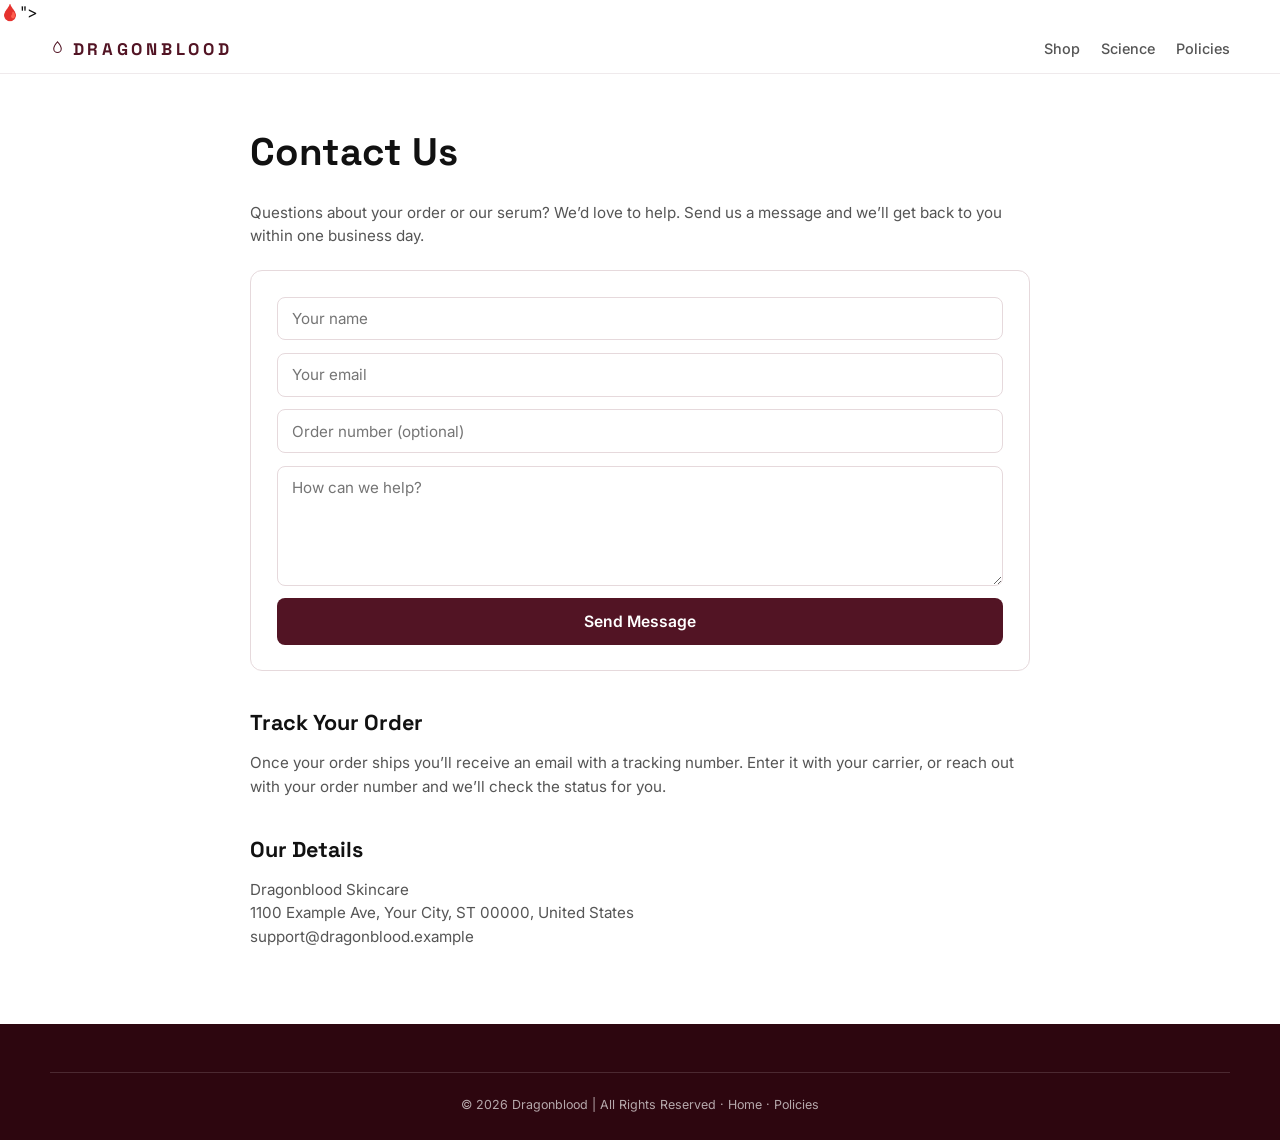
==== commit dfc60de8: "Add Science page on the dragon blood tree New page breaking down the botanical behind the serum: her" ====
--- a/contact.html
+++ b/contact.html
@@ -19,6 +19,7 @@
       <a class="logo" href="index.html"><svg viewBox="0 0 24 24" fill="none" stroke="currentColor" stroke-width="1.7" width="15" height="15"><path d="M12 3s6 6.5 6 11a6 6 0 0 1-12 0c0-4.5 6-11 6-11Z"/></svg> DRAGONBLOOD</a>
       <nav class="site-nav" aria-label="Main">
         <a href="index.html#offer">Shop</a>
+        <a href="science.html">Science</a>
         <a href="policies.html">Policies</a>
       </nav>
     </div>
--- a/assets/theme.css
+++ b/assets/theme.css
@@ -33,7 +33,7 @@
   line-height: 1.55;
   -webkit-font-smoothing: antialiased;
 }
-img { max-width: 100%; display: block; }
+img { max-width: 100%; height: auto; display: block; }
 a { color: inherit; text-decoration: none; }
 button { font-family: inherit; cursor: pointer; }
 
@@ -259,7 +259,7 @@
 .benefits__media img {
   border-radius: var(--radius);
   width: 100%;
-  aspect-ratio: 1 / 0.85;
+  aspect-ratio: 1 / 1;
   object-fit: cover;
 }
 .section-cta { text-align: center; margin-top: 2.2rem; display: grid; justify-items: center; gap: 0; }
@@ -446,7 +446,7 @@
   overflow: hidden;
   background: var(--tint);
 }
-.ritual-step__photo img { width: 100%; aspect-ratio: 1 / 0.92; object-fit: cover; }
+.ritual-step__photo img { width: 100%; aspect-ratio: 1 / 1; object-fit: cover; }
 
 /* ---------- review wall (dark) ---------- */
 .review-wall { background: var(--red-950); padding: 3.2rem 0 3.6rem; }
@@ -475,8 +475,10 @@
 .guarantee__media img {
   border-radius: var(--radius);
   width: 100%;
-  aspect-ratio: 1 / 0.8;
+  aspect-ratio: 1 / 1;
   object-fit: cover;
+  max-width: 420px;
+  margin-inline: auto;
 }
 .guarantee__copy h2 { font-size: clamp(1.4rem, 2.6vw, 1.9rem); margin-bottom: 0.5rem; }
 .guarantee__copy p { color: var(--ink-soft); margin-bottom: 1.3rem; max-width: 28rem; }
@@ -626,16 +628,102 @@
 .rte img { border-radius: var(--radius-sm); }
 .gallery--simple { grid-template-columns: 64px 1fr; }
 
+/* ---------- science page ---------- */
+.hero__banner--science { min-height: 480px; }
+.hero__photo--plain { mix-blend-mode: normal; opacity: 1; filter: none; object-position: center 60%; }
+.sci-eyebrow {
+  text-transform: uppercase; letter-spacing: 0.2em;
+  font-size: 0.72rem; font-weight: 700;
+  color: #ffd9e2; margin-bottom: 0.6rem;
+}
+.sci-split { padding: 3.6rem 0; }
+.sci-split--tinted { background: var(--tint); }
+.sci-split__grid {
+  display: grid; grid-template-columns: 1.05fr 0.95fr;
+  gap: 2.6rem; align-items: center;
+}
+.sci-split__grid--rev { margin-top: 3rem; }
+.sci-split__copy h2 { font-size: clamp(1.4rem, 2.6vw, 1.9rem); margin-bottom: 0.9rem; }
+.sci-split__copy p { color: var(--ink-soft); margin-bottom: 0.9rem; font-size: 0.98rem; }
+.sci-split__copy .btn { margin-top: 0.4rem; }
+.sci-figure { margin: 0; }
+.sci-figure img {
+  border-radius: var(--radius);
+  width: 100%;
+  aspect-ratio: 3 / 4;
+  object-fit: cover;
+}
+.sci-figure figcaption {
+  font-size: 0.78rem; color: var(--ink-soft);
+  margin-top: 0.55rem; text-align: center;
+}
+.sci-stats { padding: 3.6rem 0; background: #fff; }
+.sci-stats__grid {
+  display: grid; grid-template-columns: repeat(4, 1fr); gap: 1rem;
+  margin-bottom: 1rem;
+}
+.sci-stat {
+  background: var(--mist);
+  border-radius: var(--radius-sm);
+  padding: 1.3rem 1.1rem;
+  text-align: center;
+}
+.sci-stat b { display: block; font-family: var(--font-display); font-size: 1.6rem; color: var(--red-900); margin-bottom: 0.25rem; }
+.sci-stat span { font-size: 0.82rem; color: var(--ink-soft); line-height: 1.4; display: block; }
+.sci-lead {
+  max-width: 640px; margin: -1rem auto 2rem;
+  text-align: center; color: var(--ink-soft); font-size: 0.98rem;
+}
+.sci-resin { padding: 3.6rem 0; background: var(--red-950); }
+.sci-resin .section-title, .sci-resin .sci-lead { color: #fff; }
+.sci-resin .sci-lead { color: rgba(255, 255, 255, 0.85); }
+.sci-timeline { display: grid; grid-template-columns: repeat(4, 1fr); gap: 1rem; }
+.sci-era {
+  background: rgba(255, 255, 255, 0.07);
+  border: 1px solid rgba(255, 255, 255, 0.14);
+  border-radius: var(--radius-sm);
+  padding: 1.2rem 1.1rem;
+  color: #fff;
+}
+.sci-era b { display: block; margin-bottom: 0.4rem; font-size: 0.95rem; }
+.sci-era span { font-size: 0.85rem; color: rgba(255, 255, 255, 0.8); line-height: 1.45; }
+.sci-benefits { padding: 3.6rem 0; }
+.benefit-cards { display: grid; grid-template-columns: repeat(3, 1fr); gap: 1rem; }
+.benefit-tile {
+  border: 1px solid var(--sage);
+  border-radius: var(--radius-sm);
+  padding: 1.2rem 1.15rem;
+  background: #fff;
+}
+.benefit-tile b { display: block; margin-bottom: 0.35rem; font-size: 0.95rem; color: var(--red-900); }
+.benefit-tile span { font-size: 0.88rem; color: var(--ink-soft); line-height: 1.5; }
+.sci-list { list-style: none; margin-bottom: 1rem; display: grid; gap: 0.6rem; }
+.sci-list li {
+  background: #fff;
+  border: 1px solid var(--sage);
+  border-radius: var(--radius-sm);
+  padding: 0.8rem 1rem;
+  font-size: 0.92rem; color: var(--ink-soft);
+}
+.sci-list li b { color: var(--ink); }
+.sci-note { font-size: 0.85rem !important; font-style: italic; }
+
 /* ---------- responsive ---------- */
 @media (max-width: 900px) {
   .hero__banner { min-height: 380px; }
+  .sci-split__grid { grid-template-columns: 1fr; }
+  .sci-split__grid .sci-figure { order: -1; }
+  .sci-split__grid--rev .sci-figure { order: 0; }
+  .sci-stats__grid { grid-template-columns: 1fr 1fr; }
+  .sci-timeline { grid-template-columns: 1fr 1fr; }
+  .benefit-cards { grid-template-columns: 1fr 1fr; }
   .testimonial-grid, .testimonial-grid--wall { grid-template-columns: 1fr 1fr; }
   .benefits__grid { grid-template-columns: 1fr; }
   .benefits__media { order: -1; }
   .product__inner { grid-template-columns: 1fr; }
   .ritual-grid { grid-template-columns: 1fr; }
   .ritual-step { display: grid; grid-template-columns: 1fr 1fr; align-items: stretch; }
-  .ritual-step__photo img { height: 100%; aspect-ratio: auto; }
+  .ritual-step__photo img { height: 100%; min-height: 0; }
   .faq__cols { grid-template-columns: 1fr; }
   .guarantee__card { grid-template-columns: 1fr; }
   .footer-grid { grid-template-columns: 1fr 1fr; }
@@ -650,6 +738,9 @@
   .ritual-step { grid-template-columns: 1fr; }
   .footer-grid { grid-template-columns: 1fr; }
   .sticky-atc { display: flex; }
+  .sci-timeline { grid-template-columns: 1fr; }
+  .benefit-cards { grid-template-columns: 1fr; }
+  .sci-stats__grid { grid-template-columns: 1fr 1fr; }
   .hero__content { padding: 2.2rem 1.4rem; }
   .hero__banner { min-height: 460px; align-items: flex-end; }
   .hero__scrim { background: linear-gradient(0deg, rgba(45,6,15,0.85) 0%, rgba(45,6,15,0.35) 55%, rgba(45,6,15,0.05) 100%); }
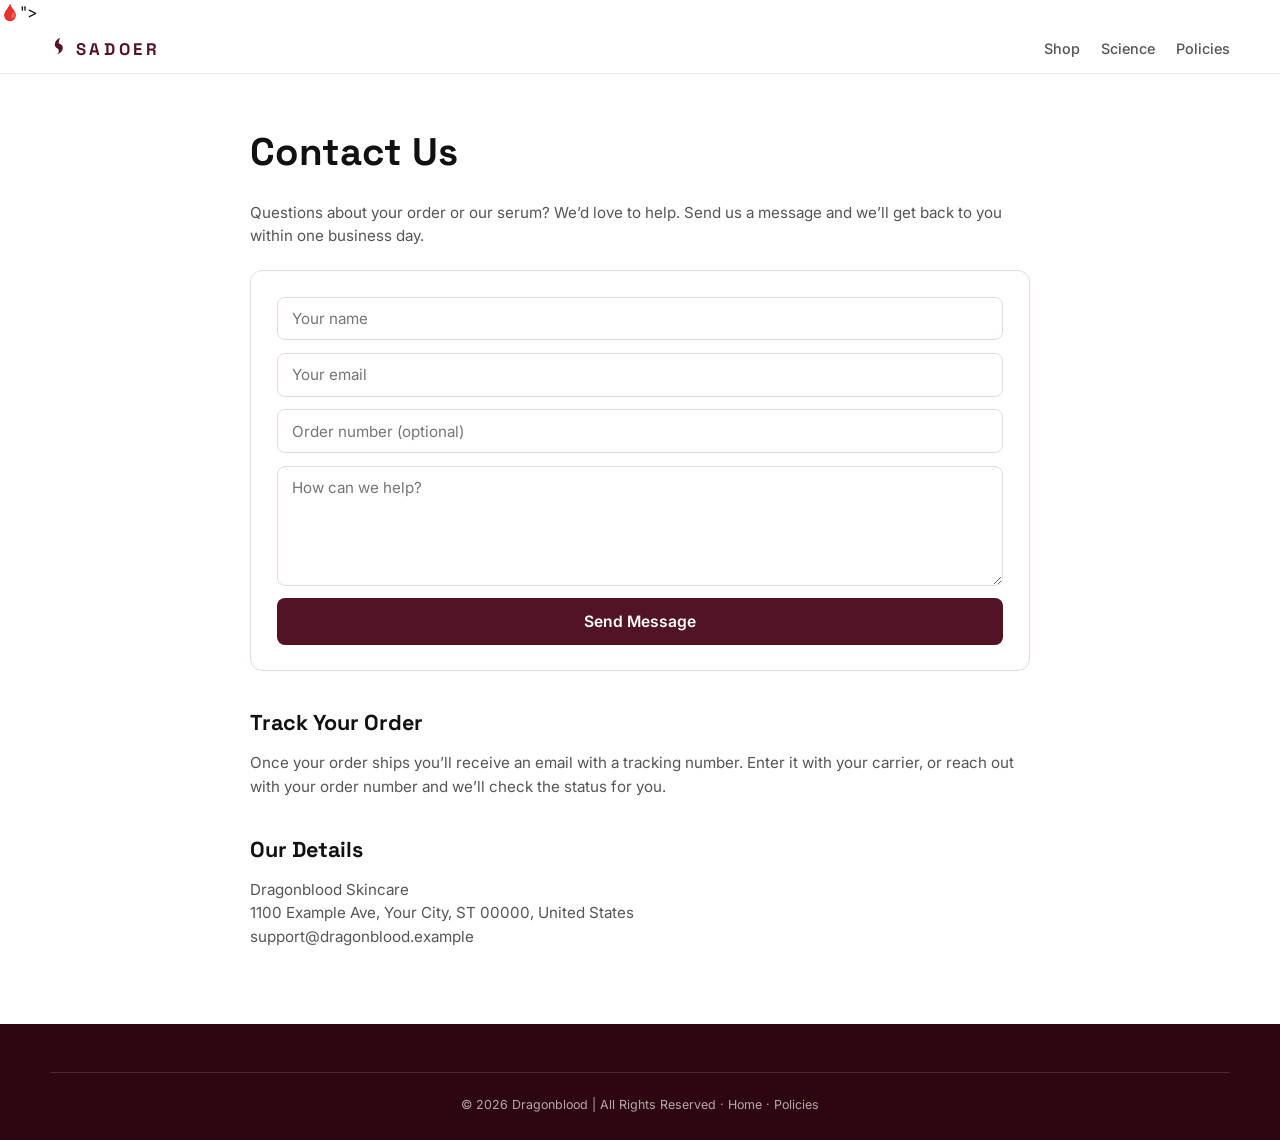
==== commit fd01cd32: "Rework cover, review carousel, benefits images, GBP, SADOER logo, subscription page - Hero rebuilt t" ====
--- a/contact.html
+++ b/contact.html
@@ -16,7 +16,7 @@
 
   <header class="site-header">
     <div class="container site-header__inner">
-      <a class="logo" href="index.html"><svg viewBox="0 0 24 24" fill="none" stroke="currentColor" stroke-width="1.7" width="15" height="15"><path d="M12 3s6 6.5 6 11a6 6 0 0 1-12 0c0-4.5 6-11 6-11Z"/></svg> DRAGONBLOOD</a>
+      <a class="logo" href="index.html"><svg viewBox="0 0 100 100" fill="currentColor" width="18" height="18"><path d="M 60 3 C 42 8, 29 22, 27 37 C 25.5 48, 30 57, 40 63 C 46 67, 49.5 72, 49 79 C 48.5 86, 44 92, 36 96.5 C 55 92, 69 79, 71 64 C 72.5 53, 67 45, 56.5 39.5 C 52 37.1, 48.9 34.9, 47.5 32.4 C 48.9 32.7, 48.7 31.9, 48.2 31.3 C 49.7 30.6, 49.7 29.5, 48.6 29.0 C 49.9 28.3, 49.9 27.6, 49.2 27.0 C 51.5 26.0, 52.0 24.9, 51.2 24.0 C 50.3 23.3, 50.0 23.0, 49.9 22.4 C 49.9 21.2, 50.3 20.5, 50.1 19.7 C 51.8 17.4, 52.4 14.8, 52.2 12.6 C 52.8 8.4, 56.0 4.8, 60 3 Z"/></svg> SADOER</a>
       <nav class="site-nav" aria-label="Main">
         <a href="index.html#offer">Shop</a>
         <a href="science.html">Science</a>
@@ -38,7 +38,7 @@
           <textarea placeholder="How can we help?" required aria-label="Message"></textarea>
           <button class="btn btn--primary" type="submit">Send Message</button>
         </form>
-        <p class="newsletter__thanks is-hidden" id="contactThanks">Thanks — your message has been sent. We&rsquo;ll be in touch soon!</p>
+        <p class="newsletter__thanks is-hidden" id="contactThanks">Thanks - your message has been sent. We&rsquo;ll be in touch soon!</p>
       </div>
 
       <h2 id="track-order">Track Your Order</h2>
--- a/assets/theme.css
+++ b/assets/theme.css
@@ -1,5 +1,5 @@
 /* ==========================================================================
-   Dragonblood® storefront — layout matched to a one-product DTC funnel,
+   Dragonblood® storefront - layout matched to a one-product DTC funnel,
    brand greens remapped to blood reds.
    ========================================================================== */
 
@@ -168,28 +168,32 @@
   border-radius: var(--radius);
   overflow: hidden;
   min-height: 430px;
-  background:
-    radial-gradient(120% 160% at 85% 30%, #7c2437 0%, var(--red-900) 45%, var(--red-950) 100%);
+  background: var(--tint);
   display: flex; align-items: center;
 }
 .hero__photo {
   position: absolute; inset: 0;
   width: 100%; height: 100%;
   object-fit: cover;
-  mix-blend-mode: multiply;
-  opacity: 0.9;
-  filter: saturate(1.15);
+  object-position: 70% center;
 }
 .hero__scrim {
   position: absolute; inset: 0;
-  background: linear-gradient(90deg, rgba(45, 6, 15, 0.78) 0%, rgba(45, 6, 15, 0.42) 45%, rgba(45, 6, 15, 0.05) 75%);
+  background: linear-gradient(90deg, rgba(253, 244, 245, 0.96) 0%, rgba(253, 244, 245, 0.72) 42%, rgba(253, 244, 245, 0) 72%);
 }
 .hero__content {
   position: relative;
   padding: 3rem clamp(1.5rem, 5vw, 4rem);
   max-width: 34rem;
-  color: #fff;
-}
+  color: var(--ink);
+}
+.hero__content h1 { color: var(--red-900); }
+/* science page keeps the dark cinematic hero */
+.hero__banner--science .hero__scrim {
+  background: linear-gradient(90deg, rgba(45, 6, 15, 0.78) 0%, rgba(45, 6, 15, 0.42) 45%, rgba(45, 6, 15, 0.05) 75%);
+}
+.hero__banner--science .hero__content { color: #fff; }
+.hero__banner--science .hero__content h1 { color: #fff; }
 .hero__content h1 {
   font-size: clamp(1.9rem, 3.6vw, 2.7rem);
   font-weight: 600; line-height: 1.15;
@@ -197,6 +201,42 @@
 }
 .hero__sub { font-size: 1rem; opacity: 0.94; margin-bottom: 1.4rem; max-width: 26rem; }
 .hero .guarantee-pill { display: flex; width: fit-content; margin-top: 0.9rem; }
+
+
+/* home cover: centered copy above, product below, seamless bg */
+.hero__banner--home {
+  flex-direction: column;
+  align-items: center;
+  text-align: center;
+  background: linear-gradient(180deg, #f7e7e4 0%, #f2ddd9 46%, #e7c4bb 100%);
+  padding-top: 2.6rem;
+  min-height: 0;
+}
+.hero__banner--home .hero__content {
+  padding: 1.2rem clamp(1.2rem, 4vw, 3rem) 0.4rem;
+  max-width: 40rem;
+  display: grid; justify-items: center;
+}
+.hero__banner--home .hero__sub { margin-inline: auto; }
+.hero__banner--home .btn--hero {
+  background: transparent;
+  color: var(--red-900);
+  border: 1.8px solid var(--red-900);
+  min-width: min(420px, 80vw);
+  padding: 1rem 2rem;
+}
+.hero__banner--home .btn--hero:hover { background: rgba(82, 20, 36, 0.06); }
+.hero__banner--home .guarantee-pill {
+  background: rgba(255, 255, 255, 0.55);
+  border-color: rgba(82, 20, 36, 0.15);
+  min-width: min(420px, 80vw);
+  justify-content: center;
+}
+.hero__product {
+  width: min(560px, 92%);
+  margin-top: 0.6rem;
+  display: block;
+}
 
 /* ---------- testimonial cards ---------- */
 .testimonials { padding: 3.4rem 0; }
@@ -225,6 +265,41 @@
 }
 .chip--verified { background: var(--tint); color: var(--red-900); }
 
+/* ---------- review carousel ---------- */
+.carousel-nav {
+  display: flex; justify-content: center; gap: 1.4rem;
+  margin-bottom: 1.2rem;
+}
+.carousel-nav button {
+  width: 44px; height: 44px;
+  border-radius: 50%;
+  border: 1.5px solid var(--red-900);
+  background: #fff; color: var(--red-900);
+  display: grid; place-items: center;
+  transition: background 0.15s;
+}
+.carousel-nav button:hover { background: var(--tint); }
+.testimonial-track {
+  display: flex; gap: 1.1rem;
+  overflow-x: auto;
+  scroll-snap-type: x mandatory;
+  scroll-behavior: smooth;
+  -webkit-overflow-scrolling: touch;
+  scrollbar-width: none;
+  padding-bottom: 0.3rem;
+}
+.testimonial-track::-webkit-scrollbar { display: none; }
+.testimonial-track .review-card {
+  flex: 0 0 calc((100% - 2.2rem) / 3);
+  scroll-snap-align: start;
+}
+@media (max-width: 900px) {
+  .testimonial-track .review-card { flex: 0 0 calc((100% - 1.1rem) / 2); }
+}
+@media (max-width: 640px) {
+  .testimonial-track .review-card { flex: 0 0 100%; }
+}
+
 /* ---------- benefits ---------- */
 .benefits { padding: 2.2rem 0 3.2rem; }
 .benefits__grid {
@@ -332,7 +407,7 @@
 .buybox__title { font-size: clamp(1.45rem, 2.6vw, 1.9rem); font-weight: 600; margin-bottom: 0.35rem; }
 .buybox__tagline { color: var(--ink-soft); margin-bottom: 1.3rem; font-size: 0.95rem; }
 
-/* bundles — kaching-style rows */
+/* bundles - kaching-style rows */
 .bundles { display: grid; gap: 0.65rem; margin-bottom: 1rem; }
 .bundle {
   position: relative;
@@ -583,6 +658,27 @@
 .cart-drawer__foot { border-top: 1px solid var(--mist); padding: 1.1rem 1.3rem 1.4rem; }
 .cart-total { display: flex; justify-content: space-between; font-size: 1.05rem; margin-bottom: 0.4rem; }
 .cart-note { font-size: 0.78rem; color: var(--ink-soft); margin-bottom: 0.9rem; }
+
+/* ---------- manage subscription ---------- */
+.subscription-card {
+  max-width: 640px;
+  margin: 0 auto;
+  text-align: center;
+  padding: 2.5rem 0 1rem;
+}
+.subscription-card h1 { font-size: clamp(1.6rem, 3.4vw, 2.2rem); margin-bottom: 1.1rem; }
+.subscription-card p { color: var(--ink-soft); margin-bottom: 1.6rem; font-size: 1rem; }
+.subscription-form { display: grid; gap: 1rem; justify-items: center; }
+.subscription-form input {
+  width: 100%;
+  border: 1px solid var(--sage);
+  border-radius: var(--radius-sm);
+  padding: 0.95rem 1.1rem;
+  font-family: inherit; font-size: 0.98rem;
+  background: #fff;
+}
+.subscription-form input:focus { outline: 2px solid var(--red-900); border-color: transparent; }
+.subscription-form .btn { min-width: min(360px, 100%); padding: 1rem 2rem; }
 
 /* ---------- policy & contact pages ---------- */
 .page { padding: 3rem 0 4rem; }
@@ -629,7 +725,7 @@
 .gallery--simple { grid-template-columns: 64px 1fr; }
 
 /* ---------- science page ---------- */
-.hero__banner--science { min-height: 480px; }
+.hero__banner--science { min-height: 480px; background: radial-gradient(120% 160% at 85% 30%, #7c2437 0%, var(--red-900) 45%, var(--red-950) 100%); }
 .hero__photo--plain { mix-blend-mode: normal; opacity: 1; filter: none; object-position: center 60%; }
 .sci-eyebrow {
   text-transform: uppercase; letter-spacing: 0.2em;
@@ -653,6 +749,7 @@
   aspect-ratio: 3 / 4;
   object-fit: cover;
 }
+.sci-figure--square img { aspect-ratio: 1 / 1; }
 .sci-figure figcaption {
   font-size: 0.78rem; color: var(--ink-soft);
   margin-top: 0.55rem; text-align: center;
@@ -743,5 +840,6 @@
   .sci-stats__grid { grid-template-columns: 1fr 1fr; }
   .hero__content { padding: 2.2rem 1.4rem; }
   .hero__banner { min-height: 460px; align-items: flex-end; }
-  .hero__scrim { background: linear-gradient(0deg, rgba(45,6,15,0.85) 0%, rgba(45,6,15,0.35) 55%, rgba(45,6,15,0.05) 100%); }
-}
+  .hero__scrim { background: linear-gradient(0deg, rgba(253,244,245,0.96) 0%, rgba(253,244,245,0.55) 55%, rgba(253,244,245,0) 100%); }
+  .hero__banner--science .hero__scrim { background: linear-gradient(0deg, rgba(45,6,15,0.85) 0%, rgba(45,6,15,0.35) 55%, rgba(45,6,15,0.05) 100%); }
+}
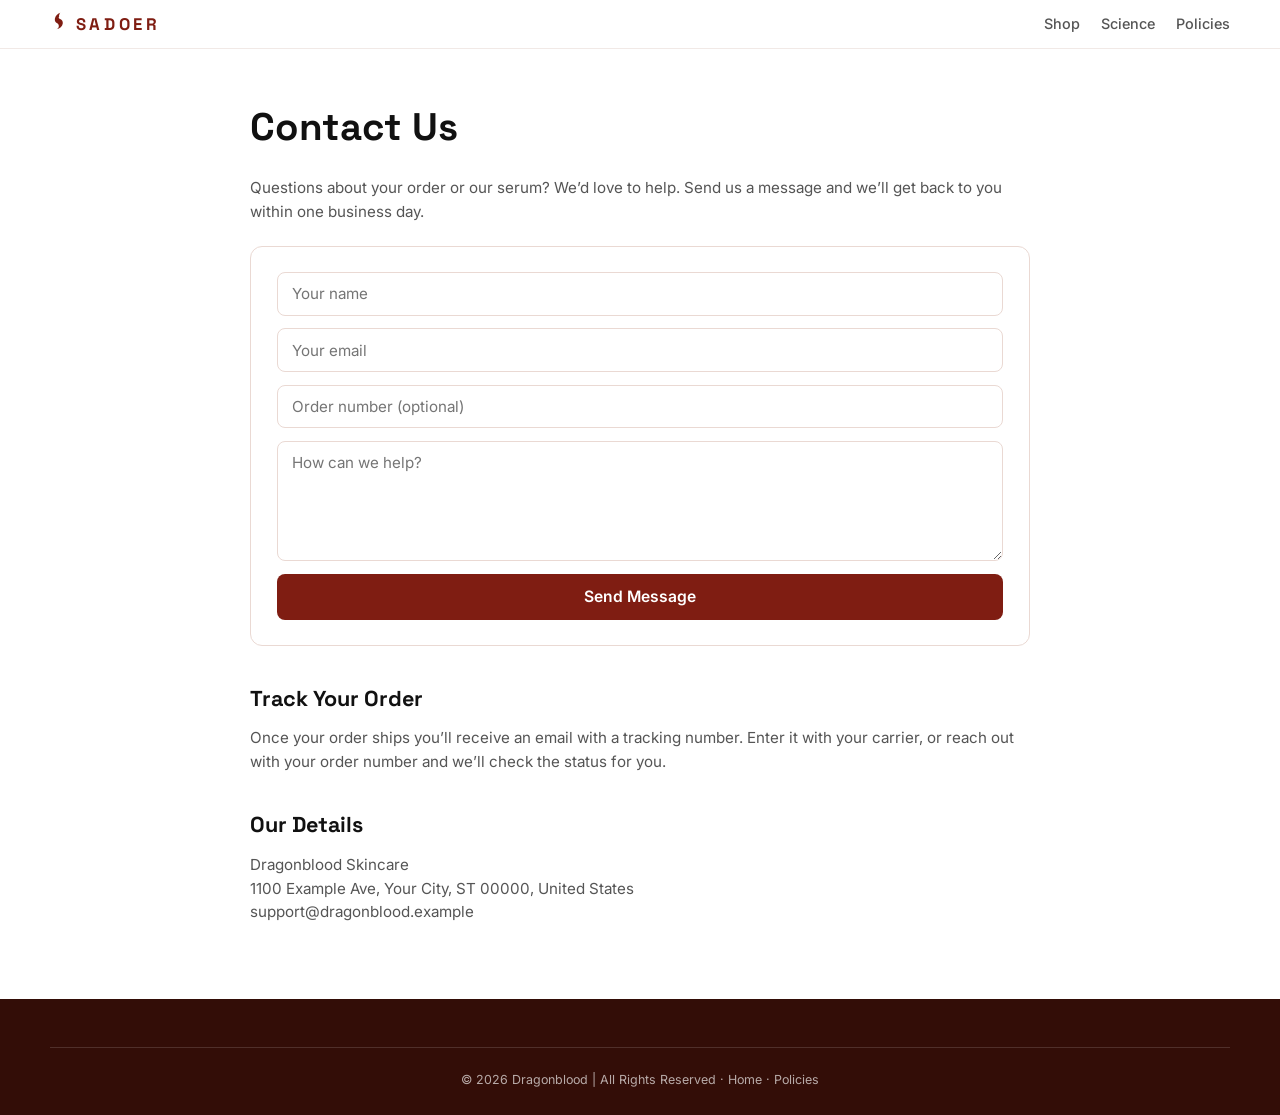
==== commit ea17bd74: "Full-screen mobile menu overlay matching the reference The menu drawer now opens as a full-screen ov" ====
--- a/contact.html
+++ b/contact.html
@@ -10,7 +10,7 @@
   <link rel="stylesheet" href="assets/theme.css">
   <link rel="icon" type="image/svg+xml" href="assets/favicon.svg">
   <link rel="icon" type="image/png" sizes="192x192" href="assets/favicon.png">
-  <link rel="apple-touch-icon" href="assets/apple-touch-icon.png"><text y=%22.9em%22 font-size=%2290%22>🩸</text></svg>">
+  <link rel="apple-touch-icon" href="assets/apple-touch-icon.png">
 </head>
 <body>
 
--- a/assets/theme.css
+++ b/assets/theme.css
@@ -5,15 +5,15 @@
 
 :root {
   /* red palette (mapped from the reference's green tokens at equal depth) */
-  --red-950: #2d060f;   /* announcement bar, near-black red   (was #062d1e) */
-  --red-900: #521424;   /* primary buttons, dark sections     (was #154b32) */
-  --red-800: #5e1d2e;   /* hover / secondary dark             (was #1d583e) */
-  --accent:  #9b1941;   /* bundle accent                      (was #199b62) */
-  --accent-soft: #de4879;
-  --tint:    #fff2f5;   /* pale red tint                      (was #f2fffa) */
-  --sage:    #e6d9dc;   /* soft border                        (was #dce4e0) */
-  --sage-2:  #d8cace;   /* border-2                           (was #d3ddd8) */
-  --mist:    #efeaec;   /* light gray-red bg                  (was #eaefed) */
+  --red-950: #330d07;   /* announcement bar, near-black red   (was #062d1e) */
+  --red-900: #7f1d12;   /* primary buttons, dark sections     (was #154b32) */
+  --red-800: #96261a;   /* hover / secondary dark             (was #1d583e) */
+  --accent:  #bb2413;   /* bundle accent                      (was #199b62) */
+  --accent-soft: #e05c4a;
+  --tint:    #fdf1ec;   /* pale red tint                      (was #f2fffa) */
+  --sage:    #ead9d3;   /* soft border                        (was #dce4e0) */
+  --sage-2:  #dcc8c1;   /* border-2                           (was #d3ddd8) */
+  --mist:    #f1e9e6;   /* light gray-red bg                  (was #eaefed) */
   --ink: #111111;
   --ink-soft: #555555;
   --white: #ffffff;
@@ -82,7 +82,7 @@
   border-radius: 999px;
   padding: 0.45rem 1rem;
   font-size: 0.8rem; font-weight: 600; color: var(--ink);
-  box-shadow: 0 2px 8px rgba(45, 6, 15, 0.06);
+  box-shadow: 0 2px 8px rgba(51, 13, 7, 0.06);
 }
 .guarantee-pill svg { color: var(--red-900); flex: none; }
 .guarantee-pill--light { margin-top: 0.9rem; }
@@ -147,14 +147,36 @@
 }
 .menu-drawer {
   display: none;
-  border-top: 1px solid var(--mist);
+  position: fixed;
+  inset: 0;
+  top: var(--header-h, 57px);
+  z-index: 55;
   background: #fff;
   flex-direction: column;
-  padding: 0.4rem 0;
+  padding: 1.6rem 0 0;
+  overflow-y: auto;
 }
 .menu-drawer.is-open { display: flex; }
-.menu-drawer a { padding: 0.7rem 5%; font-weight: 500; font-size: 0.95rem; }
+.menu-drawer a {
+  padding: 0.95rem 6%;
+  font-weight: 500;
+  font-size: 1.45rem;
+  font-family: var(--font-display);
+  color: var(--ink);
+}
 .menu-drawer a:hover { background: var(--tint); color: var(--red-900); }
+.menu-drawer__foot {
+  margin-top: auto;
+  background: var(--mist);
+  border-radius: var(--radius) var(--radius) 0 0;
+  padding: 1.4rem 6% 2.2rem;
+  font-size: 0.95rem;
+  color: var(--ink-soft);
+}
+.nav-toggle span { transition: transform 0.2s ease, opacity 0.2s ease; }
+.nav-toggle.is-open span:nth-child(1) { transform: translateY(6px) rotate(45deg); }
+.nav-toggle.is-open span:nth-child(2) { opacity: 0; }
+.nav-toggle.is-open span:nth-child(3) { transform: translateY(-5.6px) rotate(-45deg); }
 /* inline nav used on secondary pages */
 .site-nav { justify-self: end; display: flex; gap: 1.3rem; }
 .site-nav a { font-weight: 500; font-size: 0.9rem; color: var(--ink-soft); }
@@ -190,7 +212,7 @@
 .hero__content h1 { color: var(--red-900); }
 /* science page keeps the dark cinematic hero */
 .hero__banner--science .hero__scrim {
-  background: linear-gradient(90deg, rgba(45, 6, 15, 0.78) 0%, rgba(45, 6, 15, 0.42) 45%, rgba(45, 6, 15, 0.05) 75%);
+  background: linear-gradient(90deg, rgba(51, 13, 7, 0.78) 0%, rgba(51, 13, 7, 0.42) 45%, rgba(51, 13, 7, 0.05) 75%);
 }
 .hero__banner--science .hero__content { color: #fff; }
 .hero__banner--science .hero__content h1 { color: #fff; }
@@ -225,10 +247,10 @@
   min-width: min(420px, 80vw);
   padding: 1rem 2rem;
 }
-.hero__banner--home .btn--hero:hover { background: rgba(82, 20, 36, 0.06); }
+.hero__banner--home .btn--hero:hover { background: rgba(127, 29, 18, 0.06); }
 .hero__banner--home .guarantee-pill {
   background: rgba(255, 255, 255, 0.55);
-  border-color: rgba(82, 20, 36, 0.15);
+  border-color: rgba(127, 29, 18, 0.15);
   min-width: min(420px, 80vw);
   justify-content: center;
 }
@@ -584,7 +606,7 @@
 .newsletter input:focus { outline: 2px solid var(--accent); }
 .newsletter .btn { padding: 0.65rem 1.2rem; background: var(--accent); }
 .newsletter .btn:hover { background: var(--accent-soft); }
-.newsletter__thanks { color: #ffd9e2 !important; font-weight: 600; margin-top: 0.6rem; }
+.newsletter__thanks { color: #ffd9cf !important; font-weight: 600; margin-top: 0.6rem; }
 .footer-legal {
   border-top: 1px solid rgba(255, 255, 255, 0.14);
   padding-top: 1.4rem;
@@ -601,7 +623,7 @@
   align-items: center; gap: 0.8rem;
   background: #fff;
   border-top: 1px solid var(--sage);
-  box-shadow: 0 -6px 20px rgba(45, 6, 15, 0.12);
+  box-shadow: 0 -6px 20px rgba(51, 13, 7, 0.12);
   padding: 0.7rem 1rem;
   transform: translateY(110%);
   transition: transform 0.25s ease;
@@ -626,7 +648,7 @@
   display: flex; flex-direction: column;
   transform: translateX(105%);
   transition: transform 0.28s ease;
-  box-shadow: -12px 0 40px rgba(45, 6, 15, 0.2);
+  box-shadow: -12px 0 40px rgba(51, 13, 7, 0.2);
 }
 .cart-drawer.is-open { transform: translateX(0); }
 .cart-drawer__head {
@@ -725,12 +747,12 @@
 .gallery--simple { grid-template-columns: 64px 1fr; }
 
 /* ---------- science page ---------- */
-.hero__banner--science { min-height: 480px; background: radial-gradient(120% 160% at 85% 30%, #7c2437 0%, var(--red-900) 45%, var(--red-950) 100%); }
+.hero__banner--science { min-height: 480px; background: radial-gradient(120% 160% at 85% 30%, #a03325 0%, var(--red-900) 45%, var(--red-950) 100%); }
 .hero__photo--plain { mix-blend-mode: normal; opacity: 1; filter: none; object-position: center 60%; }
 .sci-eyebrow {
   text-transform: uppercase; letter-spacing: 0.2em;
   font-size: 0.72rem; font-weight: 700;
-  color: #ffd9e2; margin-bottom: 0.6rem;
+  color: #ffd9cf; margin-bottom: 0.6rem;
 }
 .sci-split { padding: 3.6rem 0; }
 .sci-split--tinted { background: var(--tint); }
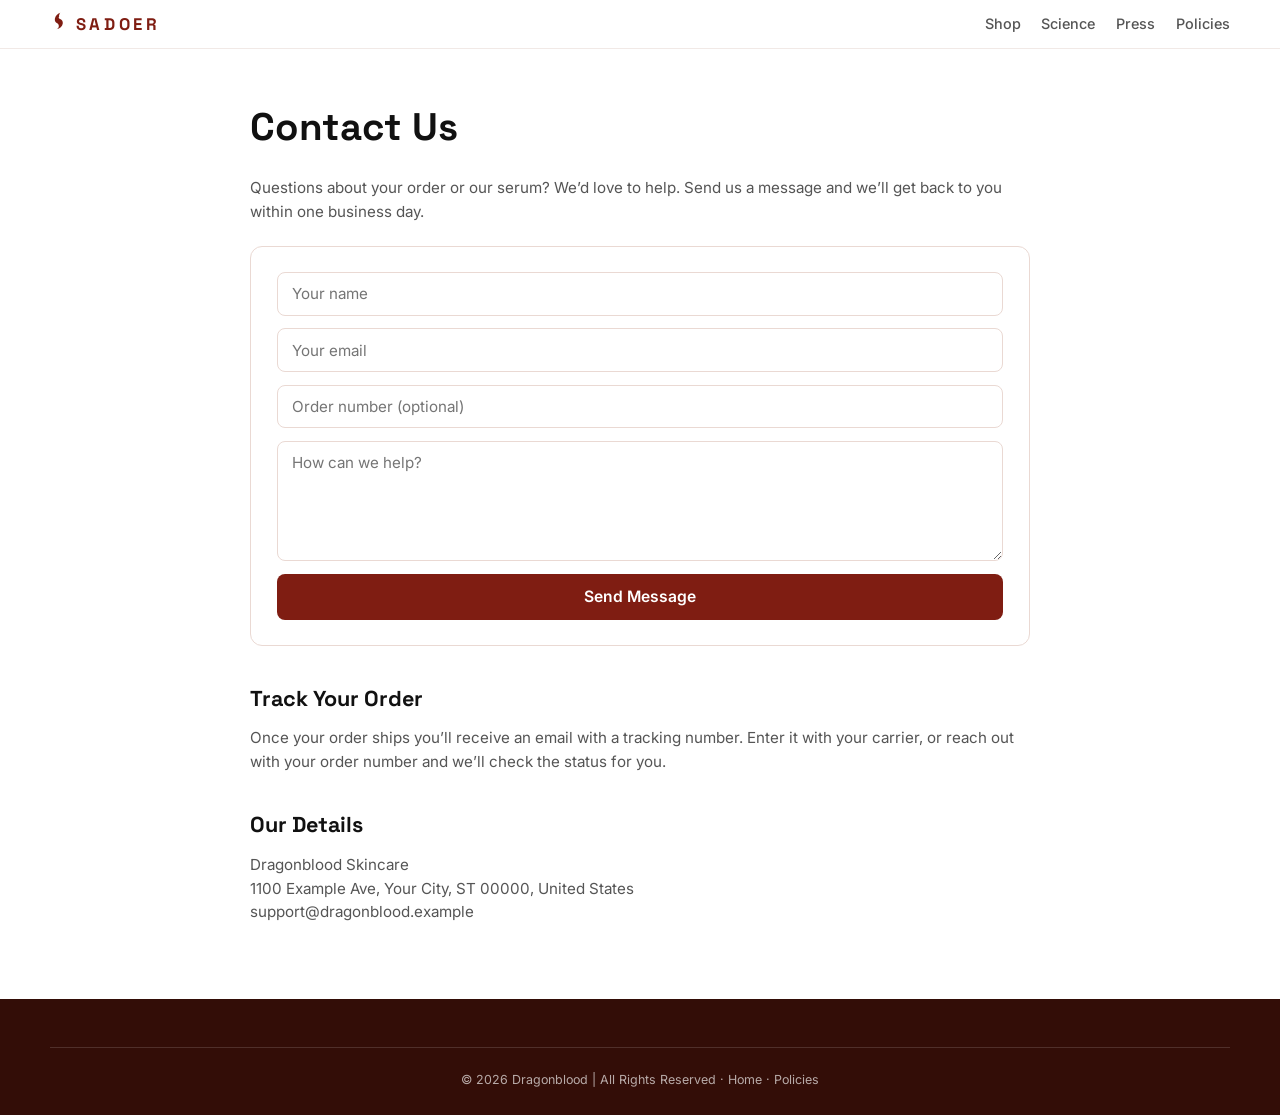
==== commit e372684e: "Add 'As seen in' press strip and Press page A dark press band under the homepage hero spotlights six" ====
--- a/contact.html
+++ b/contact.html
@@ -20,6 +20,7 @@
       <nav class="site-nav" aria-label="Main">
         <a href="index.html#offer">Shop</a>
         <a href="science.html">Science</a>
+        <a href="press.html">Press</a>
         <a href="policies.html">Policies</a>
       </nav>
     </div>
--- a/assets/theme.css
+++ b/assets/theme.css
@@ -230,7 +230,7 @@
   flex-direction: column;
   align-items: center;
   text-align: center;
-  background: linear-gradient(180deg, #f7e7e4 0%, #f2ddd9 46%, #e7c4bb 100%);
+  background: linear-gradient(155deg, #f8ebea 0%, #f3e1df 38%, #ebccc3 72%, #e3bab0 100%);
   padding-top: 2.6rem;
   min-height: 0;
 }
@@ -255,9 +255,14 @@
   justify-content: center;
 }
 .hero__product {
-  width: min(560px, 92%);
-  margin-top: 0.6rem;
+  width: min(620px, 100%);
+  margin-top: 0.4rem;
   display: block;
+  aspect-ratio: 1 / 0.92;
+  object-fit: cover;
+  object-position: 56% 42%;
+  -webkit-mask-image: radial-gradient(105% 105% at 50% 46%, #000 38%, transparent 86%);
+  mask-image: radial-gradient(105% 105% at 50% 46%, #000 38%, transparent 86%);
 }
 
 /* ---------- testimonial cards ---------- */
@@ -368,11 +373,19 @@
   align-items: start;
 }
 .gallery { display: grid; grid-template-columns: 64px 1fr 128px; gap: 0.7rem; }
-.gallery__thumbs { display: flex; flex-direction: column; gap: 0.55rem; }
+.gallery__thumbs {
+  display: flex; flex-direction: column; gap: 0.55rem;
+  height: 0; min-height: 100%;
+  overflow-y: auto;
+  scrollbar-width: none;
+  overscroll-behavior: contain;
+}
+.gallery__thumbs::-webkit-scrollbar { display: none; }
 .thumb {
   border: 1.5px solid transparent; border-radius: 8px;
   overflow: hidden; padding: 0; background: #fff;
   outline: 1px solid var(--sage);
+  flex: none;
 }
 .thumb img { aspect-ratio: 1; object-fit: cover; width: 100%; }
 .thumb.is-active { border-color: var(--red-900); outline: none; }
@@ -517,6 +530,73 @@
   padding: 0.18rem 0.5rem;
   color: var(--ink-soft);
   background: #fff;
+}
+
+/* ---------- before / after slider ---------- */
+.ba { padding: 0.6rem 0 3.4rem; }
+.ba-slider {
+  position: relative;
+  width: min(640px, 100%);
+  margin: 0 auto;
+  aspect-ratio: 1;
+  border-radius: var(--radius);
+  overflow: hidden;
+  --pos: 25%;
+  touch-action: none;
+  cursor: ew-resize;
+  user-select: none;
+}
+.ba-slider img {
+  position: absolute; inset: 0;
+  width: 100%; height: 100%;
+  object-fit: cover;
+  pointer-events: none;
+}
+.ba-slider__before { clip-path: inset(0 calc(100% - var(--pos)) 0 0); }
+.ba-slider__bar {
+  position: absolute; top: 0; bottom: 0;
+  left: var(--pos);
+  width: 3px;
+  background: #fff;
+  transform: translateX(-50%);
+  box-shadow: 0 0 8px rgba(0, 0, 0, 0.35);
+  pointer-events: none;
+}
+.ba-slider__grip {
+  position: absolute; top: 50%; left: var(--pos);
+  transform: translate(-50%, -50%);
+  width: 44px; height: 44px;
+  border-radius: 50%;
+  background: #fff;
+  color: var(--red-900);
+  display: grid; place-items: center;
+  box-shadow: 0 2px 10px rgba(0, 0, 0, 0.3);
+  pointer-events: none;
+}
+.ba-label {
+  position: absolute; top: 14px;
+  background: rgba(51, 13, 7, 0.72);
+  color: #fff;
+  font-size: 0.75rem; font-weight: 700;
+  text-transform: uppercase; letter-spacing: 0.08em;
+  padding: 0.3rem 0.75rem;
+  border-radius: 999px;
+  pointer-events: none;
+}
+.ba-label--before { left: 14px; }
+.ba-label--after { right: 14px; }
+.ba-slider__range {
+  position: absolute; inset: 0;
+  width: 100%; height: 100%;
+  opacity: 0;
+  margin: 0;
+  pointer-events: none; /* pointer drags are handled on the container; input stays for keyboard */
+}
+.ba-caption {
+  text-align: center;
+  font-size: 0.78rem;
+  color: var(--ink-soft);
+  margin-top: 0.7rem;
 }
 
 /* ---------- ritual ---------- */
@@ -826,6 +906,59 @@
 }
 .sci-list li b { color: var(--ink); }
 .sci-note { font-size: 0.85rem !important; font-style: italic; }
+/* ---------- press strip (As seen in) ---------- */
+.press-strip { background: var(--red-950); }
+.press-strip__link { display: block; padding: 1.7rem 0 1.9rem; text-decoration: none; }
+.press-strip__label {
+  display: block; text-align: center;
+  font-size: 0.72rem; font-weight: 600;
+  letter-spacing: 0.18em; text-transform: uppercase;
+  color: rgba(255, 255, 255, 0.62);
+  margin-bottom: 1.15rem;
+}
+.press-strip__logos {
+  display: flex; align-items: center; justify-content: center;
+  flex-wrap: wrap; gap: 1.1rem 2.6rem;
+}
+.press-strip__logos img {
+  height: 25px; width: auto;
+  filter: brightness(0) invert(1);
+  opacity: 0.92;
+  transition: opacity 0.15s;
+}
+.press-strip__link:hover .press-strip__logos img { opacity: 1; }
+@media (max-width: 640px) {
+  .press-strip__logos { gap: 0.9rem 1.5rem; }
+  .press-strip__logos img { height: 19px; }
+}
+
+/* ---------- press page ---------- */
+.press-page { padding: 3rem 0 3.4rem; }
+.press-grid { display: grid; grid-template-columns: repeat(3, 1fr); gap: 1rem; }
+.press-card {
+  display: flex; flex-direction: column; gap: 0.85rem;
+  background: #fff;
+  border: 1px solid var(--sage);
+  border-radius: var(--radius-sm);
+  padding: 1.5rem 1.35rem;
+  text-decoration: none; color: var(--ink);
+  transition: box-shadow 0.15s, transform 0.15s;
+}
+.press-card:hover { box-shadow: 0 8px 24px rgba(51, 13, 7, 0.1); transform: translateY(-2px); }
+.press-card__logo { height: 30px; display: flex; align-items: center; }
+.press-card__logo img { max-height: 30px; width: auto; max-width: 180px; }
+.press-card__title { font-weight: 600; font-size: 0.97rem; line-height: 1.45; }
+.press-card__text { font-size: 0.88rem; color: var(--ink-soft); line-height: 1.5; }
+.press-card__cta { margin-top: auto; font-size: 0.85rem; font-weight: 600; color: var(--accent); }
+@media (max-width: 900px) { .press-grid { grid-template-columns: 1fr 1fr; } }
+@media (max-width: 640px) { .press-grid { grid-template-columns: 1fr; } }
+
+.sci-sources { padding: 0 0 2.8rem; }
+.sci-sources p {
+  max-width: 720px; margin: 0 auto;
+  text-align: center; font-style: italic;
+  font-size: 0.78rem; color: var(--ink-soft);
+}
 
 /* ---------- responsive ---------- */
 @media (max-width: 900px) {
